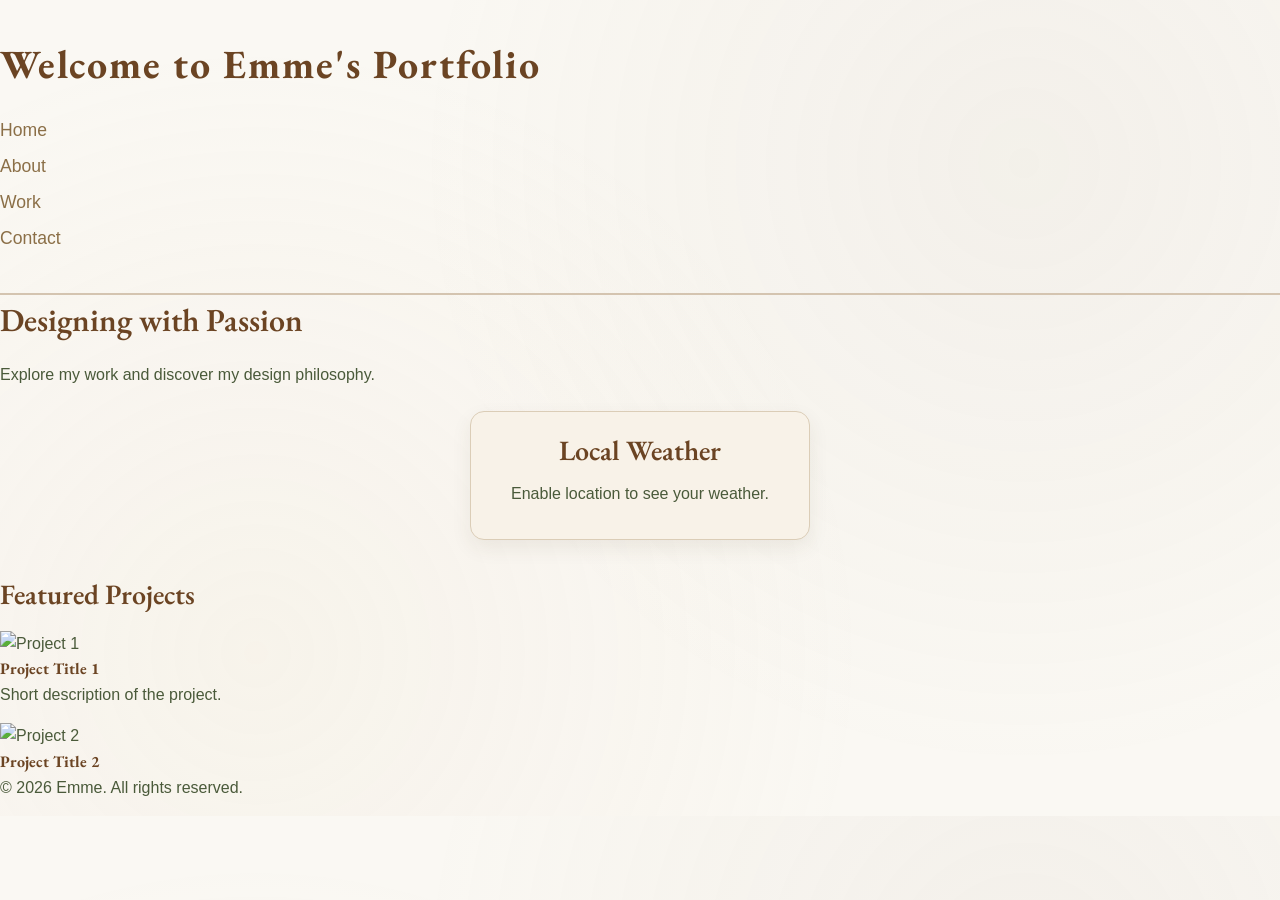
==== index.html @ 27a03e3b "Initial commit of Emme's portfolio website, including HTML, CSS, and JavaScript files, along with RE" ====
<!DOCTYPE html>
<html lang="en">
<head>
  <meta charset="UTF-8" />
  <meta name="viewport" content="width=device-width, initial-scale=1.0" />
  <title>Emme's Portfolio</title>
  <link rel="stylesheet" href="css/reset.css" />
  <link rel="stylesheet" href="css/typography.css" />
  <link rel="stylesheet" href="css/layout.css" />
  <link rel="stylesheet" href="css/styles.css" />

  <style>
    .weather-card {
      max-width: 340px;
      margin: 1.5rem auto 2rem;
      padding: 1rem 1.25rem;
      border: 1px solid #dbcdb7;
      border-radius: 14px;
      background: #f8f2e8; /* paper tone */
      box-shadow: 0 8px 20px rgba(80, 62, 36, 0.08);
      text-align: center;
    }
    .weather-title { margin-bottom: .5rem; color: #6b4423; }
    .weather-emoji { font-size: 2rem; line-height: 1; }
    .weather-temp { font-size: 2rem; color: #6b4423; font-weight: 600; }
    .weather-desc { color: #7a6144; }
    .weather-meta { font-size: .95rem; color: #8b6f47; margin-top: .4rem; }
  </style>
</head>
<body>
  <header>
    <h1>Welcome to Emme's Portfolio</h1>
    <nav>
      <ul>
        <li><a href="index.html">Home</a></li>
        <li><a href="about.html">About</a></li>
        <li><a href="work.html">Work</a></li>
        <li><a href="contact.html">Contact</a></li>
      </ul>
    </nav>
  </header>

  <main>
    <section class="hero">
      <h2>Designing with Passion</h2>
      <p>Explore my work and discover my design philosophy.</p>
    </section>

    <section class="weather-card" id="weatherCard" aria-live="polite">
      <h3 class="weather-title">Local Weather</h3>
      <p id="weatherStatus">Finding your garden skies…</p>
    </section>

    <section class="portfolio-preview">
      <h3>Featured Projects</h3>
      <div class="project">
        <img src="assets/project1.jpg" alt="Project 1" />
        <h4>Project Title 1</h4>
        <p>Short description of the project.</p>
      </div>
      <div class="project">
        <img src="assets/project2.jpg" alt="Project 2" />
        <h4>Project Title 2</h4>
      </div>
      <div class="project"></div>
    </section>
  </main>

  <footer>
    <p>&copy; 2026 Emme. All rights reserved.</p>
  </footer>

  <script>
    (function () {
      const statusEl = document.getElementById("weatherStatus");

      function weatherCodeToUi(code) {
        if (code === 0) return ["☀️", "Clear"];
        if ([1, 2, 3].includes(code)) return ["⛅️", "Partly cloudy"];
        if ([45, 48].includes(code)) return ["🌫️", "Fog"];
        if ([51, 53, 55, 56, 57].includes(code)) return ["🌦️", "Drizzle"];
        if ([61, 63, 65, 66, 67, 80, 81, 82].includes(code)) return ["🌧️", "Rain"];
        if ([71, 73, 75, 77, 85, 86].includes(code)) return ["❄️", "Snow"];
        if ([95, 96, 99].includes(code)) return ["⛈️", "Thunderstorm"];
        return ["🌤️", "Weather"];
      }

      function showError(msg) {
        statusEl.textContent = msg;
      }

      if (!navigator.geolocation) {
        showError("Geolocation is not supported in this browser.");
        return;
      }

      const loadingGuard = setTimeout(() => {
        showError("Enable location to see your weather.");
      }, 12000);

      navigator.geolocation.getCurrentPosition(
        async (pos) => {
          try {
            const lat = pos.coords.latitude;
            const lon = pos.coords.longitude;

            const url =
              `https://api.open-meteo.com/v1/forecast?latitude=${lat}&longitude=${lon}` +
              `&current=temperature_2m,weather_code&temperature_unit=fahrenheit`;

            const res = await fetch(url);
            if (!res.ok) throw new Error("Weather request failed");
            const data = await res.json();

            const temp = Math.round(data.current.temperature_2m);
            const code = data.current.weather_code;
            const [emoji, label] = weatherCodeToUi(code);

            clearTimeout(loadingGuard);
            statusEl.innerHTML = `
              <div class="weather-emoji">${emoji}</div>
              <div class="weather-temp">${temp}&deg;F</div>
              <div class="weather-desc">${label}</div>
              <div class="weather-meta">Based on your current location</div>
            `;
          } catch {
            clearTimeout(loadingGuard);
            showError("Could not load weather right now.");
          }
        },
        (error) => {
          clearTimeout(loadingGuard);
          if (error.code === error.PERMISSION_DENIED) {
            showError("Enable location to see your weather.");
          } else if (error.code === error.TIMEOUT) {
            showError("Location timed out. Please try again.");
          } else {
            showError("Could not access your location right now.");
          }
        },
        { enableHighAccuracy: false, timeout: 10000, maximumAge: 300000 }
      );
    })();
  </script>

  <script src="js/main.js"></script>
</body>
</html>
---- css/typography.css ----
@import url('https://fonts.googleapis.com/css2?family=EB+Garamond:wght@400;600;700&display=swap');

body {
    font-family: 'EB Garamond', serif;
    line-height: 1.8;
    color: #4a5a3a;
    background-color: #faf8f3;
}

h1, h2, h3, h4, h5, h6 {
    font-family: 'EB Garamond', serif;
    margin: 0;
    padding: 0;
    color: #6b4423;
}

h1 {
    font-size: 2.5em;
    margin-bottom: 0.5em;
    font-weight: 700;
    letter-spacing: 0.05em;
}

h2 {
    font-size: 2em;
    margin-bottom: 0.5em;
    font-weight: 600;
}

h3 {
    font-size: 1.75em;
    margin-bottom: 0.5em;
    font-weight: 600;
}

p {
    font-size: 1em;
    margin-bottom: 1em;
}

a {
    color: #8b6f47;
    text-decoration: none;
    transition: color 0.3s ease;
}

a:hover {
    color: #c9a876;
    text-decoration: underline;
}

ul {
    list-style-type: none;
    padding: 0;
}

li {
    margin-bottom: 0.5em;
}
---- css/layout.css ----
html
/* Layout styles for Emme's portfolio website */

body {
    margin: 0;
    font-family: 'Arial', sans-serif;
    line-height: 1.6;
}

.container {
    width: 90%;
    max-width: 1200px;
    margin: 0 auto;
}

.header, .footer {
    background-color: #f8f8f8;
    padding: 20px 0;
    text-align: center;
}

.header h1 {
    font-size: 2.5em;
    margin: 0;
}

.nav {
    display: flex;
    justify-content: center;
    list-style: none;
    padding: 0;
}

.nav li {
    margin: 0 15px;
}

.nav a {
    text-decoration: none;
    color: #333;
    font-weight: bold;
}

.main-content {
    display: flex;
    flex-direction: column;
    align-items: center;
    padding: 20px 0;
}

.portfolio-item {
    margin: 20px 0;
    text-align: center;
}

.portfolio-item img {
    max-width: 100%;
    height: auto;
}

.contact-form {
    display: flex;
    flex-direction: column;
    max-width: 400px;
    margin: 20px auto;
}

.contact-form input, .contact-form textarea {
    margin: 10px 0;
    padding: 10px;
    border: 1px solid #ccc;
    border-radius: 5px;
}

.contact-form button {
    padding: 10px;
    background-color: #333;
    color: #fff;
    border: none;
    border-radius: 5px;
    cursor: pointer;
}

.contact-form button:hover {
    background-color: #555;
}

@media (min-width: 768px) {
    .main-content {
        flex-direction: row;
        flex-wrap: wrap;
        justify-content: space-between;
    }

    .portfolio-item {
        width: calc(33.333% - 40px);
        margin: 20px;
    }
}
---- css/styles.css ----
body {
    background-color: #faf8f3;
    background-image: 
        radial-gradient(circle at 20% 80%, rgba(226, 198, 163, 0.1) 0%, transparent 50%),
        radial-gradient(circle at 80% 20%, rgba(168, 149, 123, 0.08) 0%, transparent 50%);
}

header {
    border-bottom: 2px solid #d4c4b0;
    padding: 2em 0;
}

nav a {
    margin-right: 2em;
    font-size: 1.1em;
}

.garden-accent {
    color: #9b7653;
    font-style: italic;
}
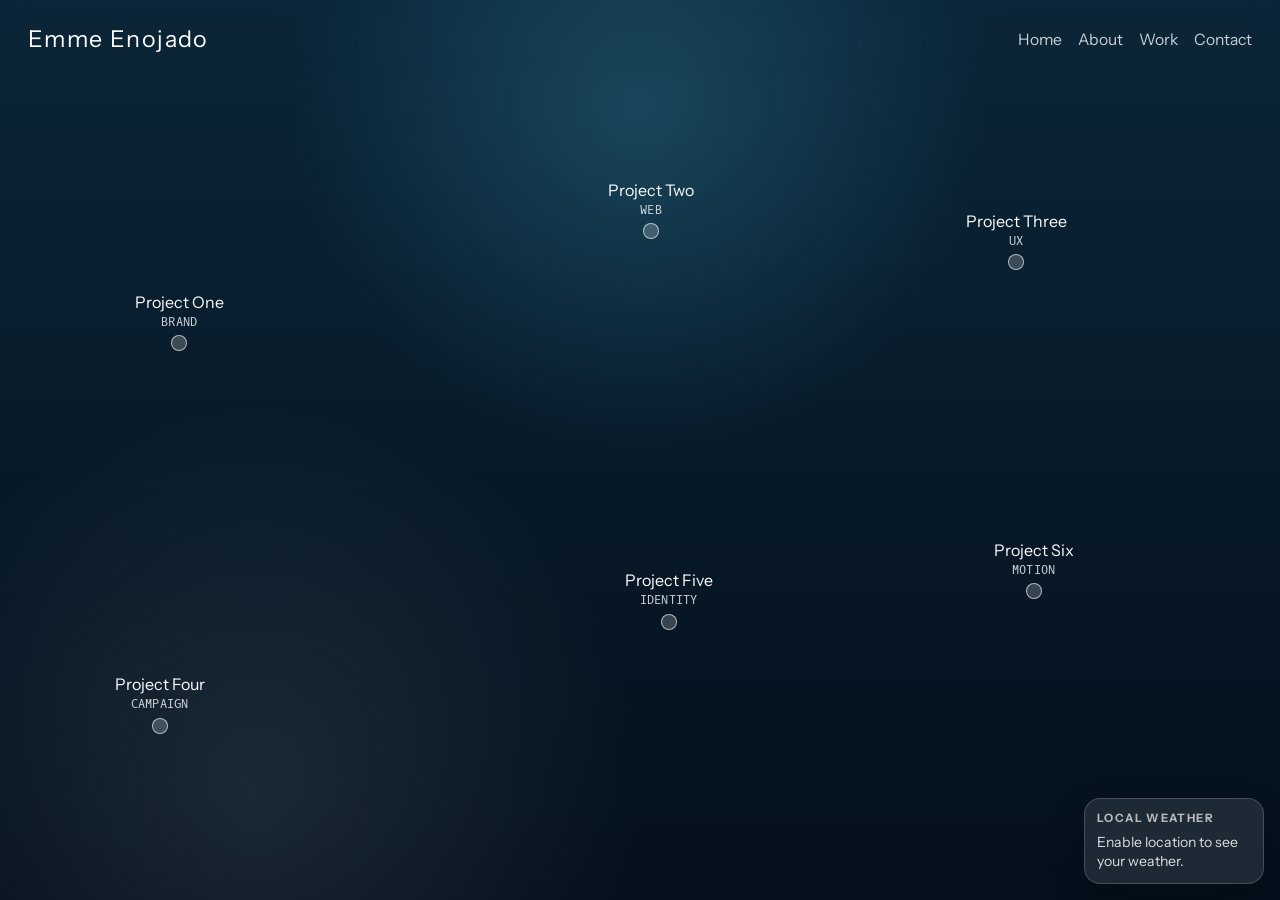
==== commit 5dd03d30: "refactor into separate files and it works" ====
--- a/index.html
+++ b/index.html
@@ -3,34 +3,349 @@
 <head>
   <meta charset="UTF-8" />
   <meta name="viewport" content="width=device-width, initial-scale=1.0" />
-  <title>Emme's Portfolio</title>
-  <link rel="stylesheet" href="css/reset.css" />
-  <link rel="stylesheet" href="css/typography.css" />
-  <link rel="stylesheet" href="css/layout.css" />
-  <link rel="stylesheet" href="css/styles.css" />
+  <title>Emme Enojado</title>
+  <link rel="preconnect" href="https://fonts.googleapis.com" />
+  <link
+    href="https://fonts.googleapis.com/css2?family=Instrument+Sans:wght@400;500&family=Oxygen+Mono&display=swap"
+    rel="stylesheet"
+  />
 
   <style>
+    :root {
+      --bg-1: #0b2638;
+      --bg-2: #071827;
+      --bg-3: #04101c;
+      --line: rgba(255, 255, 255, 0.18);
+      --mist: rgba(255, 255, 255, 0.78);
+      --card: rgba(255, 255, 255, 0.1);
+      --card-strong: rgba(255, 255, 255, 0.16);
+      --font-main: "Instrument Sans", sans-serif;
+      --font-accent: "Oxygen Mono", monospace;
+    }
+
+    * { box-sizing: border-box; }
+
+    html, body { margin: 0; }
+
+    body {
+      min-height: 100vh;
+      overflow: hidden;
+      color: var(--mist);
+      font-family: var(--font-main); /* changed from EB Garamond */
+      background:
+        radial-gradient(circle at 50% 12%, rgba(58, 150, 185, 0.3), transparent 34%),
+        radial-gradient(circle at 20% 88%, rgba(181, 205, 210, 0.12), transparent 30%),
+        linear-gradient(180deg, var(--bg-1) 0%, var(--bg-2) 58%, var(--bg-3) 100%);
+    }
+
+    header {
+      position: fixed;
+      top: 0;
+      left: 0;
+      right: 0;
+      z-index: 20;
+      display: flex;
+      align-items: center;
+      justify-content: space-between;
+      padding: 24px 28px;
+      backdrop-filter: blur(12px);
+    }
+
+    header h1 {
+      margin: 0;
+      color: #fff;
+      font-size: 1.45rem;
+      font-weight: 400;
+      letter-spacing: 0.06em;
+    }
+
+    header nav ul {
+      margin: 0;
+      padding: 0;
+      list-style: none;
+      display: flex;
+      gap: 16px;
+    }
+
+    header nav a {
+      color: rgba(255, 255, 255, 0.78);
+      text-decoration: none;
+      font-size: 0.98rem;
+    }
+
+    header nav a:hover { color: #fff; }
+
+    main#projectCanvas {
+      position: relative;
+      width: 100vw;
+      height: 100vh;
+      padding-top: 74px;
+      isolation: isolate;
+    }
+
+    .node {
+      position: absolute;
+      left: var(--x);
+      top: var(--y);
+      transform: translate(-50%, -50%);
+      z-index: 2;
+    }
+
+    .node-label {
+      position: absolute;
+      left: 50%;
+      bottom: 24px;
+      transform: translateX(-50%) translateY(0);
+      text-align: center;
+      pointer-events: none;
+      white-space: nowrap;
+      z-index: 1;
+      opacity: 1;
+      transition: opacity 220ms ease, transform 220ms ease;
+    }
+
+    .node-label-title {
+      margin: 0;
+      font-family: var(--font-main);
+      font-size: 16px;
+      line-height: 1.2;
+      color: #fff;
+    }
+
+    .node-label-tags {
+      margin: 3px 0 0;
+      font-family: var(--font-accent); /* Oxygen Mono */
+      font-size: 12px;
+      line-height: 1.2;
+      letter-spacing: 0.02em;
+      text-transform: uppercase; /* added */
+      color: rgba(255, 255, 255, 0.78);
+    }
+
+    .node-btn {
+      position: relative;
+      width: 16px;
+      height: 16px;
+      border: 1px solid rgba(255, 255, 255, 0.62);
+      border-radius: 999px;
+      background: rgba(255, 255, 255, 0.2);
+      cursor: pointer;
+      animation: float var(--dur, 6.8s) ease-in-out infinite;
+      animation-delay: var(--delay, 0s);
+      transition: transform 180ms ease, box-shadow 180ms ease, background 180ms ease;
+    }
+
+    .node-btn:hover,
+    .node-btn:focus-visible {
+      transform: scale(1.12);
+      background: rgba(255, 255, 255, 0.34);
+      box-shadow: 0 0 0 6px rgba(255, 255, 255, 0.12);
+      outline: none;
+    }
+
+    .node-card {
+      position: absolute;
+      left: 50%;
+      bottom: calc(100% + 8px); /* card sits ~8px above node */
+      transform: translateX(-50%) translateY(8px);
+      width: 500px;
+      height: 400px;
+      border: 1px solid rgba(255, 255, 255, 0.75);
+      border-radius: 8px;
+      background: #0b1228;
+      overflow: hidden;
+      opacity: 0;
+      pointer-events: none;
+      transition: opacity 220ms ease, transform 220ms ease; /* keep existing timing */
+      white-space: normal;
+      box-shadow: 0 20px 40px rgba(0, 0, 0, 0.28);
+    }
+
+    .node-card-media {
+      width: 100%;
+      height: 269px;
+      background: linear-gradient(180deg, #121a36 0%, #121a33 100%);
+    }
+
+    .node-card-content {
+      padding: 24px;
+      background: rgba(3, 10, 30, 0.95);
+    }
+
+    .node-card-header {
+      display: flex;
+      align-items: center;
+      justify-content: space-between;
+      gap: 12px;
+      margin-bottom: 16px; /* 16px above description */
+    }
+
+    .node-card .name {
+      margin: 0;
+      font-family: var(--font-main); /* Instrument Sans */
+      font-size: 24px;
+      font-weight: 400;
+      line-height: 1.2;
+      color: #fff;
+    }
+
+    .node-card .desc {
+      margin: 0;
+      font-family: var(--font-main); /* Instrument Sans */
+      font-size: 16px;
+      font-weight: 400;
+      line-height: 1.2; /* 120% */
+      color: rgba(255, 255, 255, 0.92);
+      max-width: 520px;
+    }
+
+    .node-card .tag-pill {
+      margin: 0;
+      padding: 8px 12px; /* 8px vertical, 12px horizontal */
+      border: 1px solid rgba(255, 255, 255, 0.5);
+      border-radius: 16px;
+      font-family: var(--font-accent); /* Oxygen Mono */
+      font-size: 12px;
+      font-weight: 400;
+      line-height: 1;
+      letter-spacing: 0.08em;
+      text-transform: uppercase;
+      color: rgba(255, 255, 255, 0.95);
+      white-space: nowrap;
+    }
+
+    /* show hover card smoothly */
+    .node:hover .node-card,
+    .node:focus-within .node-card {
+      opacity: 1;
+      transform: translateX(-50%) translateY(0);
+    }
+
+    /* hide default title/tags while hovering/focusing node */
+    .node:hover .node-label,
+    .node:focus-within .node-label {
+      opacity: 0;
+      transform: translateX(-50%) translateY(-6px);
+    }
+
     .weather-card {
-      max-width: 340px;
-      margin: 1.5rem auto 2rem;
-      padding: 1rem 1.25rem;
-      border: 1px solid #dbcdb7;
-      border-radius: 14px;
-      background: #f8f2e8; /* paper tone */
-      box-shadow: 0 8px 20px rgba(80, 62, 36, 0.08);
-      text-align: center;
-    }
-    .weather-title { margin-bottom: .5rem; color: #6b4423; }
-    .weather-emoji { font-size: 2rem; line-height: 1; }
-    .weather-temp { font-size: 2rem; color: #6b4423; font-weight: 600; }
-    .weather-desc { color: #7a6144; }
-    .weather-meta { font-size: .95rem; color: #8b6f47; margin-top: .4rem; }
+      position: fixed;
+      right: 16px;
+      bottom: 16px;
+      z-index: 25;
+      width: 180px;
+      padding: 12px 12px;
+      border: 1px solid var(--line);
+      border-radius: 16px;
+      background: var(--card);
+      backdrop-filter: blur(12px);
+      box-shadow: 0 14px 34px rgba(0, 0, 0, 0.28);
+    }
+
+    .weather-title {
+      margin: 0 0 8px;
+      font-size: 0.72rem;
+      letter-spacing: 0.12em;
+      text-transform: uppercase;
+      color: rgba(255, 255, 255, 0.68);
+    }
+
+    #weatherStatus {
+      margin: 0;
+      font-size: 0.88rem;
+      color: rgba(255, 255, 255, 0.84);
+      line-height: 1.35;
+    }
+
+    .weather-emoji { font-size: 1.2rem; }
+    .weather-temp { font-size: 1.2rem; color: #fff; display: inline; }
+    .weather-desc, .weather-meta { font-size: 0.82rem; color: rgba(255,255,255,.76); }
+
+    .modal {
+      position: fixed;
+      inset: 0;
+      z-index: 30;
+      display: grid;
+      place-items: center;
+      background: rgba(0, 0, 0, 0.46);
+      opacity: 0;
+      pointer-events: none;
+      transition: opacity 180ms ease;
+    }
+
+    .modal.open {
+      opacity: 1;
+      pointer-events: auto;
+    }
+
+    .modal-panel {
+      width: min(560px, calc(100vw - 28px));
+      border: 1px solid var(--line);
+      border-radius: 18px;
+      background: rgba(11, 29, 42, 0.94);
+      backdrop-filter: blur(10px);
+      padding: 20px 20px 18px;
+    }
+
+    .modal-top {
+      display: flex;
+      justify-content: space-between;
+      gap: 12px;
+      align-items: flex-start;
+      margin-bottom: 12px;
+    }
+
+    .modal-title {
+      margin: 0;
+      color: #fff;
+      font-size: 1.6rem;
+      font-weight: 400;
+      line-height: 1.1;
+    }
+
+    .modal-tag {
+      margin: 6px 0 0;
+      font-family: var(--font-accent); /* Oxygen Mono */
+      font-size: 12px; /* changed from 0.85rem */
+      line-height: 1;
+      text-transform: uppercase;
+      letter-spacing: 0.08em;
+      color: rgba(255, 255, 255, 0.72);
+    }
+
+    .modal-close {
+      border: 1px solid var(--line);
+      background: transparent;
+      color: #fff;
+      border-radius: 10px;
+      padding: 6px 10px;
+      cursor: pointer;
+      font: inherit;
+    }
+
+    .modal-desc {
+      margin: 0;
+      color: rgba(255, 255, 255, 0.86);
+      font-size: 1.02rem;
+      line-height: 1.5;
+    }
+
+    @keyframes float {
+      0%, 100% { transform: translateY(-2px); }
+      50% { transform: translateY(6px); }
+    }
+
+    @media (max-width: 720px) {
+      header { padding: 16px 14px; }
+      header nav { display: none; }
+      .weather-card { width: 160px; right: 10px; bottom: 10px; }
+    }
   </style>
 </head>
 <body>
   <header>
-    <h1>Welcome to Emme's Portfolio</h1>
-    <nav>
+    <h1>Emme Enojado</h1>
+    <nav aria-label="Main navigation">
       <ul>
         <li><a href="index.html">Home</a></li>
         <li><a href="about.html">About</a></li>
@@ -40,38 +355,142 @@
     </nav>
   </header>
 
-  <main>
-    <section class="hero">
-      <h2>Designing with Passion</h2>
-      <p>Explore my work and discover my design philosophy.</p>
-    </section>
-
-    <section class="weather-card" id="weatherCard" aria-live="polite">
-      <h3 class="weather-title">Local Weather</h3>
-      <p id="weatherStatus">Finding your garden skies…</p>
-    </section>
-
-    <section class="portfolio-preview">
-      <h3>Featured Projects</h3>
-      <div class="project">
-        <img src="assets/project1.jpg" alt="Project 1" />
-        <h4>Project Title 1</h4>
-        <p>Short description of the project.</p>
+  <main id="projectCanvas" aria-label="Interactive project map"></main>
+
+  <section class="weather-card" id="weatherCard" aria-live="polite">
+    <h2 class="weather-title">Local Weather</h2>
+    <p id="weatherStatus">Finding your garden skies…</p>
+  </section>
+
+  <section class="modal" id="projectModal" aria-hidden="true">
+    <article class="modal-panel" role="dialog" aria-modal="true" aria-labelledby="modalTitle">
+      <div class="modal-top">
+        <div>
+          <h2 class="modal-title" id="modalTitle">Project</h2>
+          <p class="modal-tag" id="modalTag">Tag</p>
+        </div>
+        <button class="modal-close" id="modalClose" type="button" aria-label="Close project details">Close</button>
       </div>
-      <div class="project">
-        <img src="assets/project2.jpg" alt="Project 2" />
-        <h4>Project Title 2</h4>
-      </div>
-      <div class="project"></div>
-    </section>
-  </main>
-
-  <footer>
-    <p>&copy; 2026 Emme. All rights reserved.</p>
-  </footer>
+      <p class="modal-desc" id="modalDesc">
+        Placeholder description.
+      </p>
+    </article>
+  </section>
 
   <script>
     (function () {
+      const projects = [
+        { name: "Project One", tags: ["Brand"], desc: "Placeholder description for Project One. Add your final copy later." },
+        { name: "Project Two", tags: ["Web"], desc: "Placeholder description for Project Two. Add your final copy later." },
+        { name: "Project Three", tags: ["UX"], desc: "Placeholder description for Project Three. Add your final copy later." },
+        { name: "Project Four", tags: ["Campaign"], desc: "Placeholder description for Project Four. Add your final copy later." },
+        { name: "Project Five", tags: ["Identity"], desc: "Placeholder description for Project Five. Add your final copy later." },
+        { name: "Project Six", tags: ["Motion"], desc: "Placeholder description for Project Six. Add your final copy later." }
+      ];
+
+      const canvas = document.getElementById("projectCanvas");
+      const modal = document.getElementById("projectModal");
+      const modalTitle = document.getElementById("modalTitle");
+      const modalTag = document.getElementById("modalTag");
+      const modalDesc = document.getElementById("modalDesc");
+      const modalClose = document.getElementById("modalClose");
+
+      function clamp(val, min, max) {
+        return Math.max(min, Math.min(max, val));
+      }
+
+      function toTagsText(tags) {
+        if (Array.isArray(tags)) return tags.join(" • ");
+        return String(tags || "");
+      }
+
+      function buildPositions() {
+        const cols = 3;
+        const rows = 2;
+        return projects.map((_, i) => {
+          const col = i % cols;
+          const row = Math.floor(i / cols);
+          const cellW = 100 / cols;
+          const cellH = 82 / rows; // keep below header
+          const jitterX = (Math.random() * 14) - 7;
+          const jitterY = (Math.random() * 18) - 9;
+          const x = clamp((col + 0.5) * cellW + jitterX, 8, 92);
+          const y = clamp((row + 0.5) * cellH + 11 + jitterY, 20, 88);
+          return { x, y };
+        });
+      }
+
+      function openModal(project) {
+        modalTitle.textContent = project.name;
+        modalTag.textContent = toTagsText(project.tags);
+        modalDesc.textContent = project.desc;
+        modal.classList.add("open");
+        modal.setAttribute("aria-hidden", "false");
+      }
+
+      function closeModal() {
+        modal.classList.remove("open");
+        modal.setAttribute("aria-hidden", "true");
+      }
+
+      function renderNodes() {
+        canvas.innerHTML = "";
+        const positions = buildPositions();
+
+        projects.forEach((project, i) => {
+          const wrap = document.createElement("div");
+          wrap.className = "node";
+          wrap.style.setProperty("--x", positions[i].x + "%");
+          wrap.style.setProperty("--y", positions[i].y + "%");
+          wrap.style.setProperty("--delay", (-i * 0.42) + "s");
+          wrap.style.setProperty("--dur", (6 + (i % 3) * 1.1) + "s");
+
+          const tagsText = toTagsText(project.tags);
+
+          const label = document.createElement("div");
+          label.className = "node-label";
+          label.innerHTML = `
+            <p class="node-label-title">${project.name}</p>
+            <p class="node-label-tags">${tagsText}</p>
+          `;
+
+          const btn = document.createElement("button");
+          btn.className = "node-btn";
+          btn.type = "button";
+          btn.setAttribute("aria-label", `${project.name} (${tagsText})`);
+          btn.addEventListener("click", () => openModal(project));
+
+          const card = document.createElement("div");
+          card.className = "node-card";
+          card.innerHTML = `
+            <div class="node-card-media" aria-hidden="true"></div>
+            <div class="node-card-content">
+              <div class="node-card-header">
+                <p class="name">${project.name}</p>
+                <p class="tag-pill">${tagsText}</p>
+              </div>
+              <p class="desc">${project.desc}</p>
+            </div>
+          `;
+
+          wrap.appendChild(label);
+          wrap.appendChild(btn);
+          wrap.appendChild(card);
+          canvas.appendChild(wrap);
+        });
+      }
+
+      modalClose.addEventListener("click", closeModal);
+      modal.addEventListener("click", (e) => {
+        if (e.target === modal) closeModal();
+      });
+      document.addEventListener("keydown", (e) => {
+        if (e.key === "Escape") closeModal();
+      });
+
+      renderNodes();
+
+      // Weather widget (kept from your existing site)
       const statusEl = document.getElementById("weatherStatus");
 
       function weatherCodeToUi(code) {
@@ -103,11 +522,9 @@
           try {
             const lat = pos.coords.latitude;
             const lon = pos.coords.longitude;
-
             const url =
               `https://api.open-meteo.com/v1/forecast?latitude=${lat}&longitude=${lon}` +
               `&current=temperature_2m,weather_code&temperature_unit=fahrenheit`;
-
             const res = await fetch(url);
             if (!res.ok) throw new Error("Weather request failed");
             const data = await res.json();
@@ -118,10 +535,10 @@
 
             clearTimeout(loadingGuard);
             statusEl.innerHTML = `
-              <div class="weather-emoji">${emoji}</div>
-              <div class="weather-temp">${temp}&deg;F</div>
+              <span class="weather-emoji">${emoji}</span>
+              <span class="weather-temp"> ${temp}&deg;F</span>
               <div class="weather-desc">${label}</div>
-              <div class="weather-meta">Based on your current location</div>
+              <div class="weather-meta">Current location</div>
             `;
           } catch {
             clearTimeout(loadingGuard);
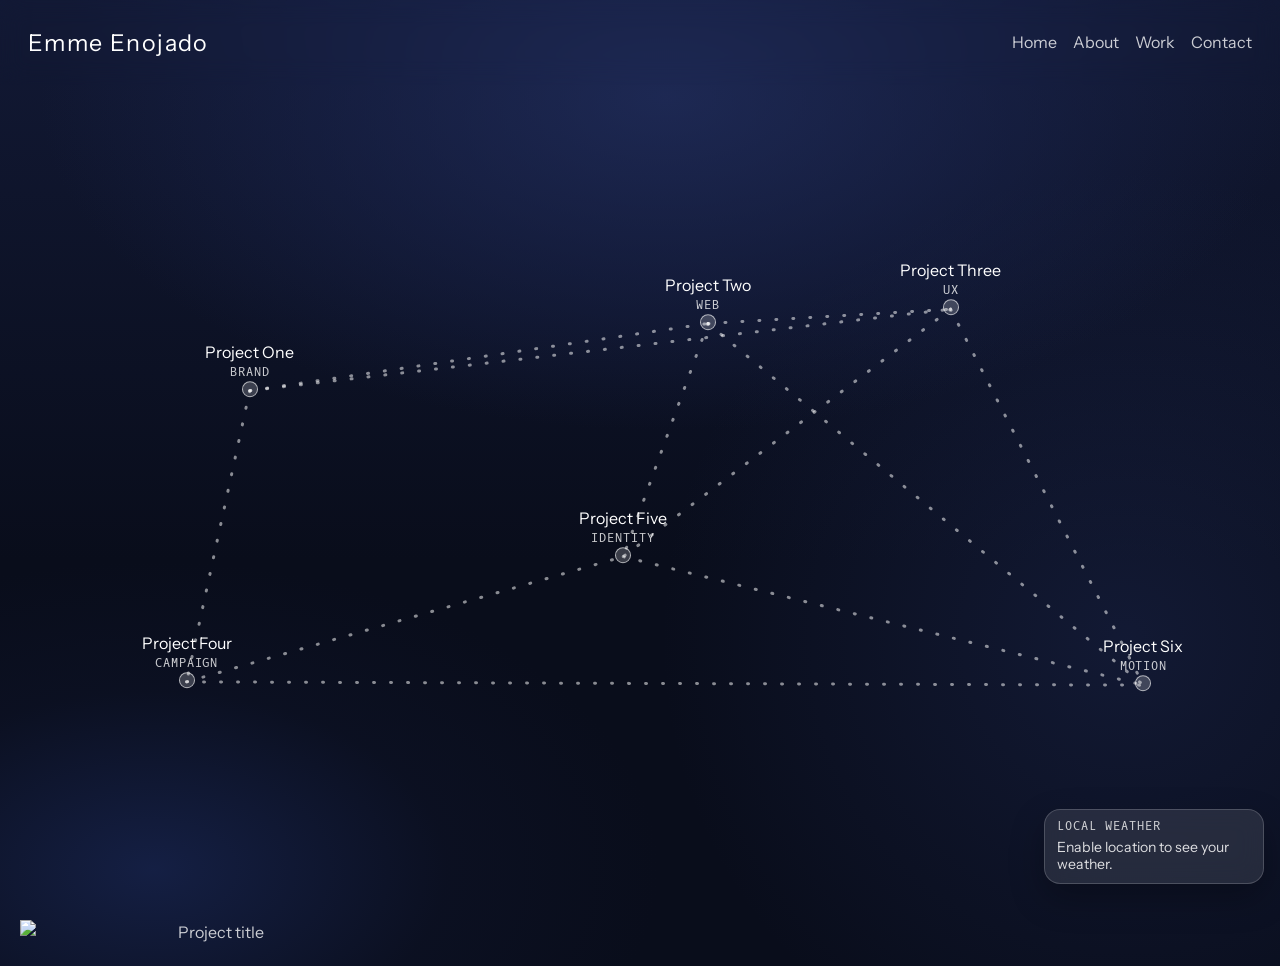
==== commit 4985946a: "Added a layered radial gradient background in deep midnight navy with atmospheric blue glows. Introd" ====
--- a/index.html
+++ b/index.html
@@ -4,343 +4,14 @@
   <meta charset="UTF-8" />
   <meta name="viewport" content="width=device-width, initial-scale=1.0" />
   <title>Emme Enojado</title>
+
   <link rel="preconnect" href="https://fonts.googleapis.com" />
   <link
     href="https://fonts.googleapis.com/css2?family=Instrument+Sans:wght@400;500&family=Oxygen+Mono&display=swap"
     rel="stylesheet"
   />
 
-  <style>
-    :root {
-      --bg-1: #0b2638;
-      --bg-2: #071827;
-      --bg-3: #04101c;
-      --line: rgba(255, 255, 255, 0.18);
-      --mist: rgba(255, 255, 255, 0.78);
-      --card: rgba(255, 255, 255, 0.1);
-      --card-strong: rgba(255, 255, 255, 0.16);
-      --font-main: "Instrument Sans", sans-serif;
-      --font-accent: "Oxygen Mono", monospace;
-    }
-
-    * { box-sizing: border-box; }
-
-    html, body { margin: 0; }
-
-    body {
-      min-height: 100vh;
-      overflow: hidden;
-      color: var(--mist);
-      font-family: var(--font-main); /* changed from EB Garamond */
-      background:
-        radial-gradient(circle at 50% 12%, rgba(58, 150, 185, 0.3), transparent 34%),
-        radial-gradient(circle at 20% 88%, rgba(181, 205, 210, 0.12), transparent 30%),
-        linear-gradient(180deg, var(--bg-1) 0%, var(--bg-2) 58%, var(--bg-3) 100%);
-    }
-
-    header {
-      position: fixed;
-      top: 0;
-      left: 0;
-      right: 0;
-      z-index: 20;
-      display: flex;
-      align-items: center;
-      justify-content: space-between;
-      padding: 24px 28px;
-      backdrop-filter: blur(12px);
-    }
-
-    header h1 {
-      margin: 0;
-      color: #fff;
-      font-size: 1.45rem;
-      font-weight: 400;
-      letter-spacing: 0.06em;
-    }
-
-    header nav ul {
-      margin: 0;
-      padding: 0;
-      list-style: none;
-      display: flex;
-      gap: 16px;
-    }
-
-    header nav a {
-      color: rgba(255, 255, 255, 0.78);
-      text-decoration: none;
-      font-size: 0.98rem;
-    }
-
-    header nav a:hover { color: #fff; }
-
-    main#projectCanvas {
-      position: relative;
-      width: 100vw;
-      height: 100vh;
-      padding-top: 74px;
-      isolation: isolate;
-    }
-
-    .node {
-      position: absolute;
-      left: var(--x);
-      top: var(--y);
-      transform: translate(-50%, -50%);
-      z-index: 2;
-    }
-
-    .node-label {
-      position: absolute;
-      left: 50%;
-      bottom: 24px;
-      transform: translateX(-50%) translateY(0);
-      text-align: center;
-      pointer-events: none;
-      white-space: nowrap;
-      z-index: 1;
-      opacity: 1;
-      transition: opacity 220ms ease, transform 220ms ease;
-    }
-
-    .node-label-title {
-      margin: 0;
-      font-family: var(--font-main);
-      font-size: 16px;
-      line-height: 1.2;
-      color: #fff;
-    }
-
-    .node-label-tags {
-      margin: 3px 0 0;
-      font-family: var(--font-accent); /* Oxygen Mono */
-      font-size: 12px;
-      line-height: 1.2;
-      letter-spacing: 0.02em;
-      text-transform: uppercase; /* added */
-      color: rgba(255, 255, 255, 0.78);
-    }
-
-    .node-btn {
-      position: relative;
-      width: 16px;
-      height: 16px;
-      border: 1px solid rgba(255, 255, 255, 0.62);
-      border-radius: 999px;
-      background: rgba(255, 255, 255, 0.2);
-      cursor: pointer;
-      animation: float var(--dur, 6.8s) ease-in-out infinite;
-      animation-delay: var(--delay, 0s);
-      transition: transform 180ms ease, box-shadow 180ms ease, background 180ms ease;
-    }
-
-    .node-btn:hover,
-    .node-btn:focus-visible {
-      transform: scale(1.12);
-      background: rgba(255, 255, 255, 0.34);
-      box-shadow: 0 0 0 6px rgba(255, 255, 255, 0.12);
-      outline: none;
-    }
-
-    .node-card {
-      position: absolute;
-      left: 50%;
-      bottom: calc(100% + 8px); /* card sits ~8px above node */
-      transform: translateX(-50%) translateY(8px);
-      width: 500px;
-      height: 400px;
-      border: 1px solid rgba(255, 255, 255, 0.75);
-      border-radius: 8px;
-      background: #0b1228;
-      overflow: hidden;
-      opacity: 0;
-      pointer-events: none;
-      transition: opacity 220ms ease, transform 220ms ease; /* keep existing timing */
-      white-space: normal;
-      box-shadow: 0 20px 40px rgba(0, 0, 0, 0.28);
-    }
-
-    .node-card-media {
-      width: 100%;
-      height: 269px;
-      background: linear-gradient(180deg, #121a36 0%, #121a33 100%);
-    }
-
-    .node-card-content {
-      padding: 24px;
-      background: rgba(3, 10, 30, 0.95);
-    }
-
-    .node-card-header {
-      display: flex;
-      align-items: center;
-      justify-content: space-between;
-      gap: 12px;
-      margin-bottom: 16px; /* 16px above description */
-    }
-
-    .node-card .name {
-      margin: 0;
-      font-family: var(--font-main); /* Instrument Sans */
-      font-size: 24px;
-      font-weight: 400;
-      line-height: 1.2;
-      color: #fff;
-    }
-
-    .node-card .desc {
-      margin: 0;
-      font-family: var(--font-main); /* Instrument Sans */
-      font-size: 16px;
-      font-weight: 400;
-      line-height: 1.2; /* 120% */
-      color: rgba(255, 255, 255, 0.92);
-      max-width: 520px;
-    }
-
-    .node-card .tag-pill {
-      margin: 0;
-      padding: 8px 12px; /* 8px vertical, 12px horizontal */
-      border: 1px solid rgba(255, 255, 255, 0.5);
-      border-radius: 16px;
-      font-family: var(--font-accent); /* Oxygen Mono */
-      font-size: 12px;
-      font-weight: 400;
-      line-height: 1;
-      letter-spacing: 0.08em;
-      text-transform: uppercase;
-      color: rgba(255, 255, 255, 0.95);
-      white-space: nowrap;
-    }
-
-    /* show hover card smoothly */
-    .node:hover .node-card,
-    .node:focus-within .node-card {
-      opacity: 1;
-      transform: translateX(-50%) translateY(0);
-    }
-
-    /* hide default title/tags while hovering/focusing node */
-    .node:hover .node-label,
-    .node:focus-within .node-label {
-      opacity: 0;
-      transform: translateX(-50%) translateY(-6px);
-    }
-
-    .weather-card {
-      position: fixed;
-      right: 16px;
-      bottom: 16px;
-      z-index: 25;
-      width: 180px;
-      padding: 12px 12px;
-      border: 1px solid var(--line);
-      border-radius: 16px;
-      background: var(--card);
-      backdrop-filter: blur(12px);
-      box-shadow: 0 14px 34px rgba(0, 0, 0, 0.28);
-    }
-
-    .weather-title {
-      margin: 0 0 8px;
-      font-size: 0.72rem;
-      letter-spacing: 0.12em;
-      text-transform: uppercase;
-      color: rgba(255, 255, 255, 0.68);
-    }
-
-    #weatherStatus {
-      margin: 0;
-      font-size: 0.88rem;
-      color: rgba(255, 255, 255, 0.84);
-      line-height: 1.35;
-    }
-
-    .weather-emoji { font-size: 1.2rem; }
-    .weather-temp { font-size: 1.2rem; color: #fff; display: inline; }
-    .weather-desc, .weather-meta { font-size: 0.82rem; color: rgba(255,255,255,.76); }
-
-    .modal {
-      position: fixed;
-      inset: 0;
-      z-index: 30;
-      display: grid;
-      place-items: center;
-      background: rgba(0, 0, 0, 0.46);
-      opacity: 0;
-      pointer-events: none;
-      transition: opacity 180ms ease;
-    }
-
-    .modal.open {
-      opacity: 1;
-      pointer-events: auto;
-    }
-
-    .modal-panel {
-      width: min(560px, calc(100vw - 28px));
-      border: 1px solid var(--line);
-      border-radius: 18px;
-      background: rgba(11, 29, 42, 0.94);
-      backdrop-filter: blur(10px);
-      padding: 20px 20px 18px;
-    }
-
-    .modal-top {
-      display: flex;
-      justify-content: space-between;
-      gap: 12px;
-      align-items: flex-start;
-      margin-bottom: 12px;
-    }
-
-    .modal-title {
-      margin: 0;
-      color: #fff;
-      font-size: 1.6rem;
-      font-weight: 400;
-      line-height: 1.1;
-    }
-
-    .modal-tag {
-      margin: 6px 0 0;
-      font-family: var(--font-accent); /* Oxygen Mono */
-      font-size: 12px; /* changed from 0.85rem */
-      line-height: 1;
-      text-transform: uppercase;
-      letter-spacing: 0.08em;
-      color: rgba(255, 255, 255, 0.72);
-    }
-
-    .modal-close {
-      border: 1px solid var(--line);
-      background: transparent;
-      color: #fff;
-      border-radius: 10px;
-      padding: 6px 10px;
-      cursor: pointer;
-      font: inherit;
-    }
-
-    .modal-desc {
-      margin: 0;
-      color: rgba(255, 255, 255, 0.86);
-      font-size: 1.02rem;
-      line-height: 1.5;
-    }
-
-    @keyframes float {
-      0%, 100% { transform: translateY(-2px); }
-      50% { transform: translateY(6px); }
-    }
-
-    @media (max-width: 720px) {
-      header { padding: 16px 14px; }
-      header nav { display: none; }
-      .weather-card { width: 160px; right: 10px; bottom: 10px; }
-    }
-  </style>
+  <link rel="stylesheet" href="css/styles.css" />
 </head>
 <body>
   <header>
@@ -355,7 +26,14 @@
     </nav>
   </header>
 
-  <main id="projectCanvas" aria-label="Interactive project map"></main>
+  <main id="projectCanvas" class="field" aria-label="Interactive project map">
+    <svg
+      id="connectionLayer"
+      class="connection-layer"
+      aria-hidden="true"
+      preserveAspectRatio="none"
+    ></svg>
+  </main>
 
   <section class="weather-card" id="weatherCard" aria-live="polite">
     <h2 class="weather-title">Local Weather</h2>
@@ -371,194 +49,18 @@
         </div>
         <button class="modal-close" id="modalClose" type="button" aria-label="Close project details">Close</button>
       </div>
-      <p class="modal-desc" id="modalDesc">
-        Placeholder description.
-      </p>
+      <p class="modal-desc" id="modalDesc">Placeholder description.</p>
     </article>
   </section>
 
-  <script>
-    (function () {
-      const projects = [
-        { name: "Project One", tags: ["Brand"], desc: "Placeholder description for Project One. Add your final copy later." },
-        { name: "Project Two", tags: ["Web"], desc: "Placeholder description for Project Two. Add your final copy later." },
-        { name: "Project Three", tags: ["UX"], desc: "Placeholder description for Project Three. Add your final copy later." },
-        { name: "Project Four", tags: ["Campaign"], desc: "Placeholder description for Project Four. Add your final copy later." },
-        { name: "Project Five", tags: ["Identity"], desc: "Placeholder description for Project Five. Add your final copy later." },
-        { name: "Project Six", tags: ["Motion"], desc: "Placeholder description for Project Six. Add your final copy later." }
-      ];
+  <div class="portfolio-item">
+    <img src="images/project.jpg" alt="Project title">
 
-      const canvas = document.getElementById("projectCanvas");
-      const modal = document.getElementById("projectModal");
-      const modalTitle = document.getElementById("modalTitle");
-      const modalTag = document.getElementById("modalTag");
-      const modalDesc = document.getElementById("modalDesc");
-      const modalClose = document.getElementById("modalClose");
-
-      function clamp(val, min, max) {
-        return Math.max(min, Math.min(max, val));
-      }
-
-      function toTagsText(tags) {
-        if (Array.isArray(tags)) return tags.join(" • ");
-        return String(tags || "");
-      }
-
-      function buildPositions() {
-        const cols = 3;
-        const rows = 2;
-        return projects.map((_, i) => {
-          const col = i % cols;
-          const row = Math.floor(i / cols);
-          const cellW = 100 / cols;
-          const cellH = 82 / rows; // keep below header
-          const jitterX = (Math.random() * 14) - 7;
-          const jitterY = (Math.random() * 18) - 9;
-          const x = clamp((col + 0.5) * cellW + jitterX, 8, 92);
-          const y = clamp((row + 0.5) * cellH + 11 + jitterY, 20, 88);
-          return { x, y };
-        });
-      }
-
-      function openModal(project) {
-        modalTitle.textContent = project.name;
-        modalTag.textContent = toTagsText(project.tags);
-        modalDesc.textContent = project.desc;
-        modal.classList.add("open");
-        modal.setAttribute("aria-hidden", "false");
-      }
-
-      function closeModal() {
-        modal.classList.remove("open");
-        modal.setAttribute("aria-hidden", "true");
-      }
-
-      function renderNodes() {
-        canvas.innerHTML = "";
-        const positions = buildPositions();
-
-        projects.forEach((project, i) => {
-          const wrap = document.createElement("div");
-          wrap.className = "node";
-          wrap.style.setProperty("--x", positions[i].x + "%");
-          wrap.style.setProperty("--y", positions[i].y + "%");
-          wrap.style.setProperty("--delay", (-i * 0.42) + "s");
-          wrap.style.setProperty("--dur", (6 + (i % 3) * 1.1) + "s");
-
-          const tagsText = toTagsText(project.tags);
-
-          const label = document.createElement("div");
-          label.className = "node-label";
-          label.innerHTML = `
-            <p class="node-label-title">${project.name}</p>
-            <p class="node-label-tags">${tagsText}</p>
-          `;
-
-          const btn = document.createElement("button");
-          btn.className = "node-btn";
-          btn.type = "button";
-          btn.setAttribute("aria-label", `${project.name} (${tagsText})`);
-          btn.addEventListener("click", () => openModal(project));
-
-          const card = document.createElement("div");
-          card.className = "node-card";
-          card.innerHTML = `
-            <div class="node-card-media" aria-hidden="true"></div>
-            <div class="node-card-content">
-              <div class="node-card-header">
-                <p class="name">${project.name}</p>
-                <p class="tag-pill">${tagsText}</p>
-              </div>
-              <p class="desc">${project.desc}</p>
-            </div>
-          `;
-
-          wrap.appendChild(label);
-          wrap.appendChild(btn);
-          wrap.appendChild(card);
-          canvas.appendChild(wrap);
-        });
-      }
-
-      modalClose.addEventListener("click", closeModal);
-      modal.addEventListener("click", (e) => {
-        if (e.target === modal) closeModal();
-      });
-      document.addEventListener("keydown", (e) => {
-        if (e.key === "Escape") closeModal();
-      });
-
-      renderNodes();
-
-      // Weather widget (kept from your existing site)
-      const statusEl = document.getElementById("weatherStatus");
-
-      function weatherCodeToUi(code) {
-        if (code === 0) return ["☀️", "Clear"];
-        if ([1, 2, 3].includes(code)) return ["⛅️", "Partly cloudy"];
-        if ([45, 48].includes(code)) return ["🌫️", "Fog"];
-        if ([51, 53, 55, 56, 57].includes(code)) return ["🌦️", "Drizzle"];
-        if ([61, 63, 65, 66, 67, 80, 81, 82].includes(code)) return ["🌧️", "Rain"];
-        if ([71, 73, 75, 77, 85, 86].includes(code)) return ["❄️", "Snow"];
-        if ([95, 96, 99].includes(code)) return ["⛈️", "Thunderstorm"];
-        return ["🌤️", "Weather"];
-      }
-
-      function showError(msg) {
-        statusEl.textContent = msg;
-      }
-
-      if (!navigator.geolocation) {
-        showError("Geolocation is not supported in this browser.");
-        return;
-      }
-
-      const loadingGuard = setTimeout(() => {
-        showError("Enable location to see your weather.");
-      }, 12000);
-
-      navigator.geolocation.getCurrentPosition(
-        async (pos) => {
-          try {
-            const lat = pos.coords.latitude;
-            const lon = pos.coords.longitude;
-            const url =
-              `https://api.open-meteo.com/v1/forecast?latitude=${lat}&longitude=${lon}` +
-              `&current=temperature_2m,weather_code&temperature_unit=fahrenheit`;
-            const res = await fetch(url);
-            if (!res.ok) throw new Error("Weather request failed");
-            const data = await res.json();
-
-            const temp = Math.round(data.current.temperature_2m);
-            const code = data.current.weather_code;
-            const [emoji, label] = weatherCodeToUi(code);
-
-            clearTimeout(loadingGuard);
-            statusEl.innerHTML = `
-              <span class="weather-emoji">${emoji}</span>
-              <span class="weather-temp"> ${temp}&deg;F</span>
-              <div class="weather-desc">${label}</div>
-              <div class="weather-meta">Current location</div>
-            `;
-          } catch {
-            clearTimeout(loadingGuard);
-            showError("Could not load weather right now.");
-          }
-        },
-        (error) => {
-          clearTimeout(loadingGuard);
-          if (error.code === error.PERMISSION_DENIED) {
-            showError("Enable location to see your weather.");
-          } else if (error.code === error.TIMEOUT) {
-            showError("Location timed out. Please try again.");
-          } else {
-            showError("Could not access your location right now.");
-          }
-        },
-        { enableHighAccuracy: false, timeout: 10000, maximumAge: 300000 }
-      );
-    })();
-  </script>
+    <div class="cap">
+      <div class="bn">Project Title</div>
+      <div class="bi">Short project subtitle</div>
+    </div>
+  </div>
 
   <script src="js/main.js"></script>
 </body>
--- a/css/styles.css
+++ b/css/styles.css
@@ -0,0 +1,457 @@
+@import url("layout.css");
+
+/* =========================
+   Reset
+========================= */
+* {
+  margin: 0;
+  padding: 0;
+  box-sizing: border-box;
+}
+
+html,
+body {
+  margin: 0;
+  padding: 0;
+}
+
+img,
+video {
+  display: block;
+  max-width: 100%;
+}
+
+/* =========================
+   Theme + Typography
+========================= */
+:root {
+  --bg-1: #121935; /* lighter midnight navy */
+  --bg-2: #090d1b; /* dark midnight navy */
+  --bg-3: #090d1b; /* dark midnight navy */
+  --line: rgba(255, 255, 255, 0.18);
+  --mist: rgba(255, 255, 255, 0.78);
+  --card: rgba(255, 255, 255, 0.1);
+  --card-strong: rgba(255, 255, 255, 0.16);
+
+  --font-main: "Instrument Sans", sans-serif;
+  --font-accent: "Oxygen Mono", monospace;
+}
+
+body {
+  min-height: 100vh;
+  overflow: hidden;
+  color: var(--mist);
+  font-family: var(--font-main);
+  line-height: 1.6;
+  background:
+    radial-gradient(
+      ellipse 68% 48% at 52% 10%,
+      rgba(34, 47, 96, 0.72) 0%,
+      rgba(28, 39, 83, 0.46) 38%,
+      transparent 72%
+    ),
+    radial-gradient(
+      ellipse 52% 42% at 12% 90%,
+      rgba(31, 48, 105, 0.52) 0%,
+      rgba(18, 25, 53, 0.24) 44%,
+      transparent 76%
+    ),
+    radial-gradient(
+      circle at 88% 66%,
+      rgba(42, 57, 116, 0.28) 0%,
+      transparent 36%
+    ),
+    linear-gradient(180deg, var(--bg-1) 0%, var(--bg-2) 58%, var(--bg-3) 100%);
+}
+
+h1, h2, h3, h4, h5, h6,
+p {
+  margin: 0;
+  font-weight: 400;
+  font-family: var(--font-main);
+}
+
+a {
+  color: inherit;
+  text-decoration: none;
+  transition: color 0.3s ease;
+}
+
+/* =========================
+   Header
+========================= */
+header {
+  position: fixed;
+  top: 0;
+  left: 0;
+  right: 0;
+  z-index: 20;
+  display: flex;
+  align-items: center;
+  justify-content: space-between;
+  padding: 24px 28px;
+  backdrop-filter: blur(12px);
+}
+
+header h1 {
+  color: #fff;
+  font-size: 1.45rem;
+  font-weight: 400;
+  letter-spacing: 0.06em;
+}
+
+header nav ul {
+  list-style: none;
+  display: flex;
+  gap: 16px;
+}
+
+header nav a {
+  color: rgba(255, 255, 255, 0.78);
+}
+
+header nav a:hover {
+  color: #fff;
+}
+
+/* =========================
+   Canvas + Nodes
+========================= */
+main#projectCanvas {
+  position: relative;
+  width: 100vw;
+  height: 100vh;
+  padding-top: 74px;
+  isolation: isolate;
+}
+
+.node {
+  position: absolute;
+  left: var(--x);
+  top: var(--y);
+  transform: translate(-50%, -50%);
+  z-index: 2;
+}
+
+.node-label {
+  position: absolute;
+  left: 50%;
+  bottom: 24px;
+  transform: translateX(-50%) translateY(0);
+  text-align: center;
+  pointer-events: none;
+  white-space: nowrap;
+  z-index: 1;
+  opacity: 1;
+  transition: opacity 220ms ease, transform 220ms ease;
+}
+
+.node-label-title {
+  font-family: var(--font-main);
+  font-size: 16px;
+  line-height: 1.2;
+  color: #fff;
+}
+
+.node-label-tags {
+  margin-top: 3px;
+  font-family: var(--font-accent);
+  font-size: 12px;
+  line-height: 1.2;
+  letter-spacing: 0.08em;
+  text-transform: uppercase;
+  color: rgba(255, 255, 255, 0.78);
+}
+
+.node-btn {
+  position: relative;
+  width: 16px;
+  height: 16px;
+  border: 1px solid rgba(255, 255, 255, 0.62);
+  border-radius: 999px;
+  background: rgba(255, 255, 255, 0.2);
+  cursor: pointer;
+  touch-action: none;
+  transition: transform 180ms ease, box-shadow 180ms ease, background 180ms ease;
+}
+
+.node-btn:hover,
+.node-btn:focus-visible {
+  transform: scale(1.12);
+  background: rgba(255, 255, 255, 0.34);
+  box-shadow: 0 0 0 6px rgba(255, 255, 255, 0.12);
+  outline: none;
+}
+
+/* Hover card — portalled to body so position: fixed escapes overflow: hidden */
+.node-card {
+  position: fixed;
+  z-index: 15;
+  transform: translateY(8px);
+  width: 500px;
+  height: 400px;
+  border: 1px solid rgba(255, 255, 255, 0.75);
+  border-radius: 8px;
+  background: #0b1228;
+  overflow: hidden;
+  opacity: 0;
+  pointer-events: none;
+  transition: opacity 220ms ease, transform 220ms ease;
+  white-space: normal;
+  box-shadow: 0 20px 40px rgba(0, 0, 0, 0.28);
+}
+
+.node-card-media {
+  width: 100%;
+  height: 269px;
+  background: linear-gradient(180deg, #121a36 0%, #121a33 100%);
+}
+
+.node-card-content {
+  padding: 24px;
+  background: rgba(3, 10, 30, 0.95);
+}
+
+.node-card-header {
+  display: flex;
+  align-items: center;
+  justify-content: space-between;
+  gap: 12px;
+  margin-bottom: 16px;
+}
+
+.node-card .name {
+  margin: 0;
+  font-family: var(--font-main);
+  font-size: 24px;
+  font-weight: 400;
+  line-height: 1.2;
+  color: #fff;
+}
+
+.node-card .desc {
+  margin: 0;
+  font-family: var(--font-main);
+  font-size: 16px;
+  font-weight: 400;
+  line-height: 1.2;
+  color: rgba(255, 255, 255, 0.92);
+}
+
+.node-card .tag-pill {
+  margin: 0;
+  display: inline-block;
+  padding: 8px 12px;
+  border: 1px solid rgba(255, 255, 255, 0.5);
+  border-radius: 16px;
+  background: transparent;
+  white-space: nowrap;
+
+  font-family: var(--font-accent);
+  font-size: 12px;
+  font-weight: 400;
+  line-height: 1;
+  letter-spacing: 0.08em;
+  text-transform: uppercase;
+  color: rgba(255, 255, 255, 0.95);
+}
+
+.node-card.node-card--visible {
+  opacity: 1;
+  transform: translateY(0);
+}
+
+/* Entrance slides up from below when card is above the node */
+.node-card.node-card--below {
+  transform: translateY(-8px);
+}
+
+.node-card.node-card--below.node-card--visible {
+  transform: translateY(0);
+}
+
+.node:hover .node-label,
+.node:focus-within .node-label {
+  opacity: 0;
+  transform: translateX(-50%) translateY(-6px);
+}
+
+/* =========================
+   Weather card
+========================= */
+.weather-card {
+  position: fixed;
+  right: 16px;
+  bottom: 16px;
+  z-index: 25;
+  width: 220px;
+  padding: 10px 12px;
+  border: 1px solid var(--line);
+  border-radius: 16px;
+  background: var(--card);
+  backdrop-filter: blur(12px);
+  box-shadow: 0 14px 34px rgba(0, 0, 0, 0.28);
+}
+
+.weather-title {
+  margin: 0 0 6px;
+  white-space: nowrap;
+  font-family: var(--font-accent);
+  font-size: 12px;
+  line-height: 1.1;
+  letter-spacing: 0.08em;
+  text-transform: uppercase;
+  color: rgba(255, 255, 255, 0.78);
+}
+
+#weatherStatus {
+  margin: 0;
+  line-height: 1.2;
+  font-size: 0.88rem;
+  color: rgba(255, 255, 255, 0.84);
+}
+
+.weather-emoji { font-size: 1.2rem; }
+.weather-temp { font-size: 1.2rem; color: #fff; display: inline; }
+.weather-desc,
+.weather-meta {
+  font-size: 0.82rem;
+  color: rgba(255, 255, 255, 0.76);
+}
+
+/* =========================
+   Modal
+========================= */
+.modal {
+  position: fixed;
+  inset: 0;
+  z-index: 30;
+  display: grid;
+  place-items: center;
+  background: rgba(0, 0, 0, 0.46);
+  opacity: 0;
+  pointer-events: none;
+  transition: opacity 180ms ease;
+}
+
+.modal.open {
+  opacity: 1;
+  pointer-events: auto;
+}
+
+.modal-panel {
+  width: min(560px, calc(100vw - 28px));
+  border: 1px solid var(--line);
+  border-radius: 18px;
+  background: rgba(11, 29, 42, 0.94);
+  backdrop-filter: blur(10px);
+  padding: 24px;
+}
+
+.modal-top {
+  display: flex;
+  justify-content: space-between;
+  align-items: flex-start;
+  gap: 12px;
+  margin-bottom: 16px;
+}
+
+.modal-title {
+  margin: 0;
+  font-family: var(--font-main);
+  font-size: 24px;
+  font-weight: 400;
+  line-height: 1.2;
+  color: #fff;
+}
+
+.modal-tag {
+  margin: 6px 0 0;
+  display: inline-block;
+  padding: 8px 12px;
+  border: 1px solid rgba(255, 255, 255, 0.5);
+  border-radius: 16px;
+  background: transparent;
+
+  font-family: var(--font-accent);
+  font-size: 12px;
+  font-weight: 400;
+  line-height: 1;
+  letter-spacing: 0.08em;
+  text-transform: uppercase;
+  color: rgba(255, 255, 255, 0.78);
+}
+
+.modal-desc {
+  margin: 0;
+  font-family: var(--font-main);
+  font-size: 16px;
+  font-weight: 400;
+  line-height: 1.2;
+  color: rgba(255, 255, 255, 0.86);
+}
+
+.modal-close {
+  border: 1px solid var(--line);
+  background: transparent;
+  color: #fff;
+  border-radius: 10px;
+  padding: 6px 10px;
+  cursor: pointer;
+  font: inherit;
+}
+
+/* =========================
+   Motion + Responsive
+========================= */
+@keyframes float {
+  0%, 100% { transform: translateY(-2px); }
+  50% { transform: translateY(6px); }
+}
+
+@media (max-width: 720px) {
+  header {
+    padding: 16px 14px;
+  }
+
+  header nav {
+    display: none;
+  }
+
+  .weather-card {
+    width: 200px;
+    right: 10px;
+    bottom: 10px;
+  }
+
+  .node-card {
+    width: min(500px, calc(100vw - 32px));
+  }
+}
+
+/* Network connection layer: sits behind .node elements */
+.connection-layer {
+  position: absolute;
+  inset: 0;
+  z-index: 1;
+  width: 100%;
+  height: 100%;
+  overflow: visible;
+  pointer-events: none;
+}
+
+.edge {
+  fill: none;
+  stroke: rgba(255, 255, 255, 0.95);
+  stroke-linecap: round;
+  stroke-width: 3;
+  stroke-dasharray: 1 16;
+  opacity: 0.55;
+  animation: dash-flow 1s linear infinite;
+}
+
+@keyframes dash-flow {
+  to {
+    stroke-dashoffset: -13;
+  }
+}
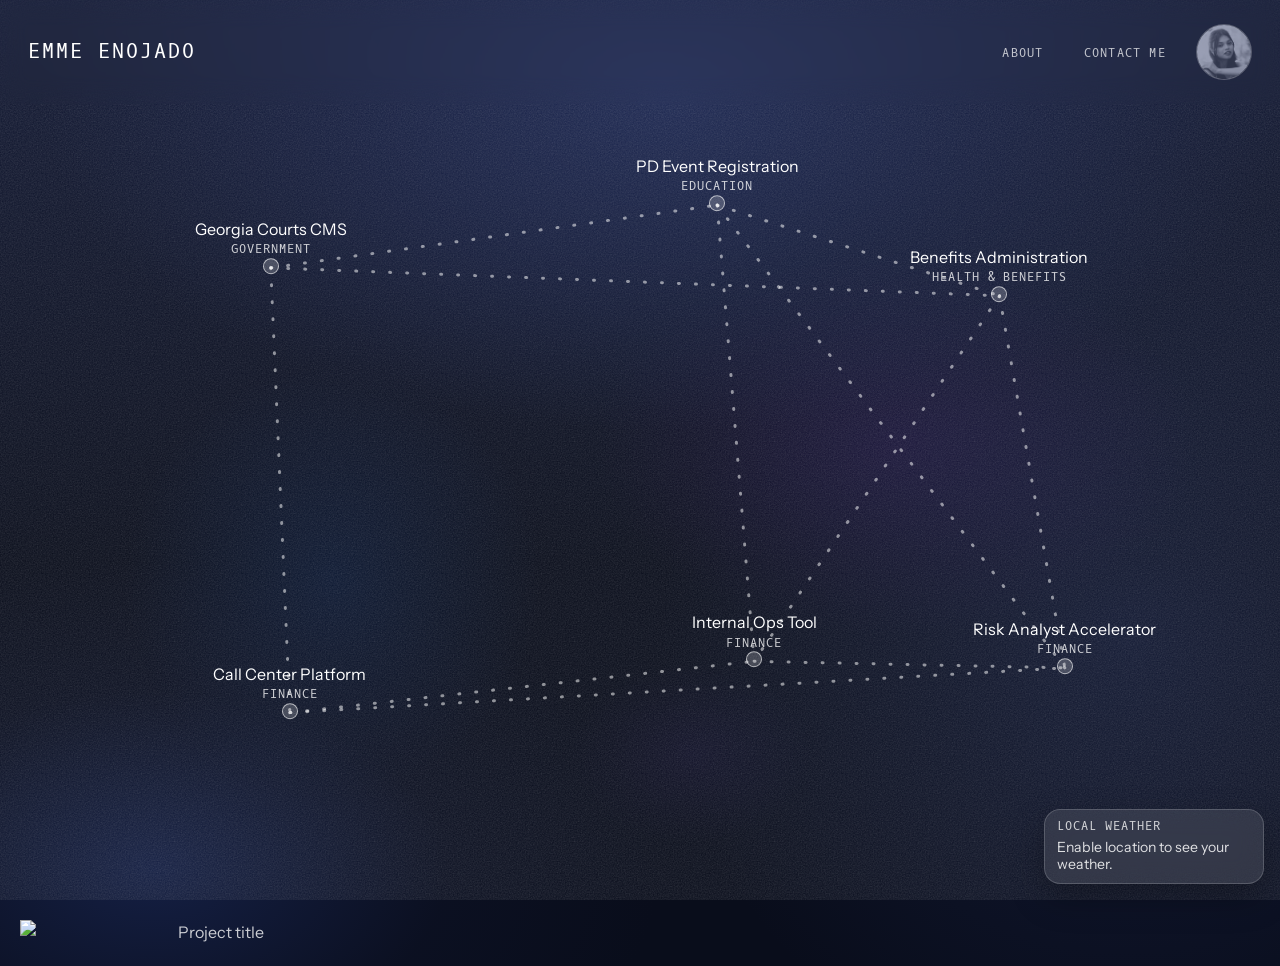
==== commit f4c7bcdf: "Added layered radial gradients and a film-grain noise overlay for a galaxy-like background depth. In" ====
--- a/index.html
+++ b/index.html
@@ -15,15 +15,16 @@
 </head>
 <body>
   <header>
-    <h1>Emme Enojado</h1>
-    <nav aria-label="Main navigation">
-      <ul>
-        <li><a href="index.html">Home</a></li>
-        <li><a href="about.html">About</a></li>
-        <li><a href="work.html">Work</a></li>
-        <li><a href="contact.html">Contact</a></li>
-      </ul>
-    </nav>
+    <h1><a href="index.html">Emme Enojado</a></h1>
+    <div class="header-right">
+      <nav aria-label="Main navigation">
+        <ul>
+          <li><a href="about.html">About</a></li>
+          <li><a href="mailto:emme.enojado@slalom.com">Contact Me</a></li>
+        </ul>
+      </nav>
+      <img src="assets/profile.jpg" alt="Emme Enojado" class="profile-pic" />
+    </div>
   </header>
 
   <main id="projectCanvas" class="field" aria-label="Interactive project map">
--- a/css/styles.css
+++ b/css/styles.css
@@ -61,6 +61,21 @@
       rgba(42, 57, 116, 0.28) 0%,
       transparent 36%
     ),
+    radial-gradient(
+      ellipse 38% 32% at 70% 46%,
+      rgba(62, 24, 108, 0.26) 0%,
+      transparent 62%
+    ),
+    radial-gradient(
+      ellipse 28% 38% at 26% 60%,
+      rgba(18, 50, 108, 0.28) 0%,
+      transparent 58%
+    ),
+    radial-gradient(
+      ellipse 18% 18% at 54% 78%,
+      rgba(46, 34, 92, 0.20) 0%,
+      transparent 52%
+    ),
     linear-gradient(180deg, var(--bg-1) 0%, var(--bg-2) 58%, var(--bg-3) 100%);
 }
 
@@ -75,6 +90,19 @@
   color: inherit;
   text-decoration: none;
   transition: color 0.3s ease;
+}
+
+/* SVG fractal-noise tile inside the canvas stacking context so it can't overlay UI chrome */
+main#projectCanvas::before {
+  content: '';
+  position: absolute;
+  inset: 0;
+  z-index: 0;
+  pointer-events: none;
+  opacity: 0.18;
+  background-image: url("data:image/svg+xml;charset=utf-8,%3Csvg xmlns='http://www.w3.org/2000/svg' width='200' height='200'%3E%3Cfilter id='n'%3E%3CfeTurbulence type='fractalNoise' baseFrequency='0.75' numOctaves='4' stitchTiles='stitch'/%3E%3CfeColorMatrix type='saturate' values='0'/%3E%3C/filter%3E%3Crect width='200' height='200' filter='url(%23n)'/%3E%3C/svg%3E");
+  background-size: 200px 200px;
+  background-repeat: repeat;
 }
 
 /* =========================
@@ -95,23 +123,89 @@
 
 header h1 {
   color: #fff;
-  font-size: 1.45rem;
-  font-weight: 400;
-  letter-spacing: 0.06em;
+  font-family: var(--font-accent);
+  font-size: 1.25rem;
+  font-weight: 400;
+  letter-spacing: 0.1em;
+  text-transform: uppercase;
+}
+
+header h1 a {
+  color: inherit;
+  text-decoration: none;
+}
+
+.header-right {
+  display: flex;
+  align-items: center;
+  gap: 20px;
 }
 
 header nav ul {
   list-style: none;
   display: flex;
-  gap: 16px;
+  gap: 20px;
 }
 
 header nav a {
-  color: rgba(255, 255, 255, 0.78);
+  position: relative;
+  padding: 0 10px;
+  font-family: var(--font-accent);
+  font-size: 0.78rem;
+  text-transform: uppercase;
+  letter-spacing: 0.1em;
+  color: rgba(255, 255, 255, 0.72);
+  transition: color 280ms ease;
+}
+
+header nav a::before,
+header nav a::after {
+  position: absolute;
+  top: 50%;
+  font-family: var(--font-accent);
+  font-size: 0.78rem;
+  color: rgba(255, 255, 255, 0.9);
+  opacity: 0;
+  filter: blur(4px) brightness(2);
+  transition: opacity 280ms ease, filter 280ms ease, transform 280ms ease;
+  pointer-events: none;
+}
+
+header nav a::before {
+  content: '[';
+  left: 0;
+  transform: translateY(-50%) translateX(4px);
+}
+
+header nav a::after {
+  content: ']';
+  right: 0;
+  transform: translateY(-50%) translateX(-4px);
 }
 
 header nav a:hover {
   color: #fff;
+}
+
+header nav a:hover::before {
+  opacity: 1;
+  filter: blur(0) brightness(1);
+  transform: translateY(-50%) translateX(0);
+}
+
+header nav a:hover::after {
+  opacity: 1;
+  filter: blur(0) brightness(1);
+  transform: translateY(-50%) translateX(0);
+}
+
+.profile-pic {
+  width: 56px;
+  height: 56px;
+  border-radius: 50%;
+  object-fit: cover;
+  border: 1px solid rgba(255, 255, 255, 0.25);
+  flex-shrink: 0;
 }
 
 /* =========================
@@ -183,33 +277,42 @@
   outline: none;
 }
 
+.node:hover .node-btn,
+.node:focus-within .node-btn {
+  /* delay matches transition duration so animation picks up where the transition left off */
+  animation: star-pulse 2s ease-in-out 180ms infinite;
+  outline: none;
+}
+
 /* Hover card — portalled to body so position: fixed escapes overflow: hidden */
 .node-card {
   position: fixed;
   z-index: 15;
   transform: translateY(8px);
   width: 500px;
-  height: 400px;
-  border: 1px solid rgba(255, 255, 255, 0.75);
-  border-radius: 8px;
-  background: #0b1228;
+  border: 1px solid var(--line);
+  border-radius: 16px;
+  background: rgba(9, 13, 30, 0.88);
+  backdrop-filter: blur(16px);
   overflow: hidden;
   opacity: 0;
   pointer-events: none;
   transition: opacity 220ms ease, transform 220ms ease;
   white-space: normal;
-  box-shadow: 0 20px 40px rgba(0, 0, 0, 0.28);
+  box-shadow: 0 16px 40px rgba(0, 0, 0, 0.38);
 }
 
 .node-card-media {
   width: 100%;
   height: 269px;
   background: linear-gradient(180deg, #121a36 0%, #121a33 100%);
+  background-size: cover;
+  background-position: center;
 }
 
 .node-card-content {
   padding: 24px;
-  background: rgba(3, 10, 30, 0.95);
+  background: rgba(6, 9, 22, 0.52);
 }
 
 .node-card-header {
@@ -223,7 +326,7 @@
 .node-card .name {
   margin: 0;
   font-family: var(--font-main);
-  font-size: 24px;
+  font-size: 20px;
   font-weight: 400;
   line-height: 1.2;
   color: #fff;
@@ -242,7 +345,7 @@
   margin: 0;
   display: inline-block;
   padding: 8px 12px;
-  border: 1px solid rgba(255, 255, 255, 0.5);
+  border: 1px solid var(--line);
   border-radius: 16px;
   background: transparent;
   white-space: nowrap;
@@ -409,12 +512,29 @@
   50% { transform: translateY(6px); }
 }
 
+@keyframes star-pulse {
+  0%, 100% {
+    transform: scale(1.12);
+    background: rgba(255, 255, 255, 0.34);
+    box-shadow:
+      0 0 6px 2px rgba(255, 255, 255, 0.30),
+      0 0 0 6px rgba(255, 255, 255, 0.12);
+  }
+  50% {
+    transform: scale(1.32);
+    background: rgba(255, 255, 255, 0.60);
+    box-shadow:
+      0 0 18px 6px rgba(255, 255, 255, 0.55),
+      0 0 0 13px rgba(255, 255, 255, 0.16);
+  }
+}
+
 @media (max-width: 720px) {
   header {
     padding: 16px 14px;
   }
 
-  header nav {
+  .header-right {
     display: none;
   }
 
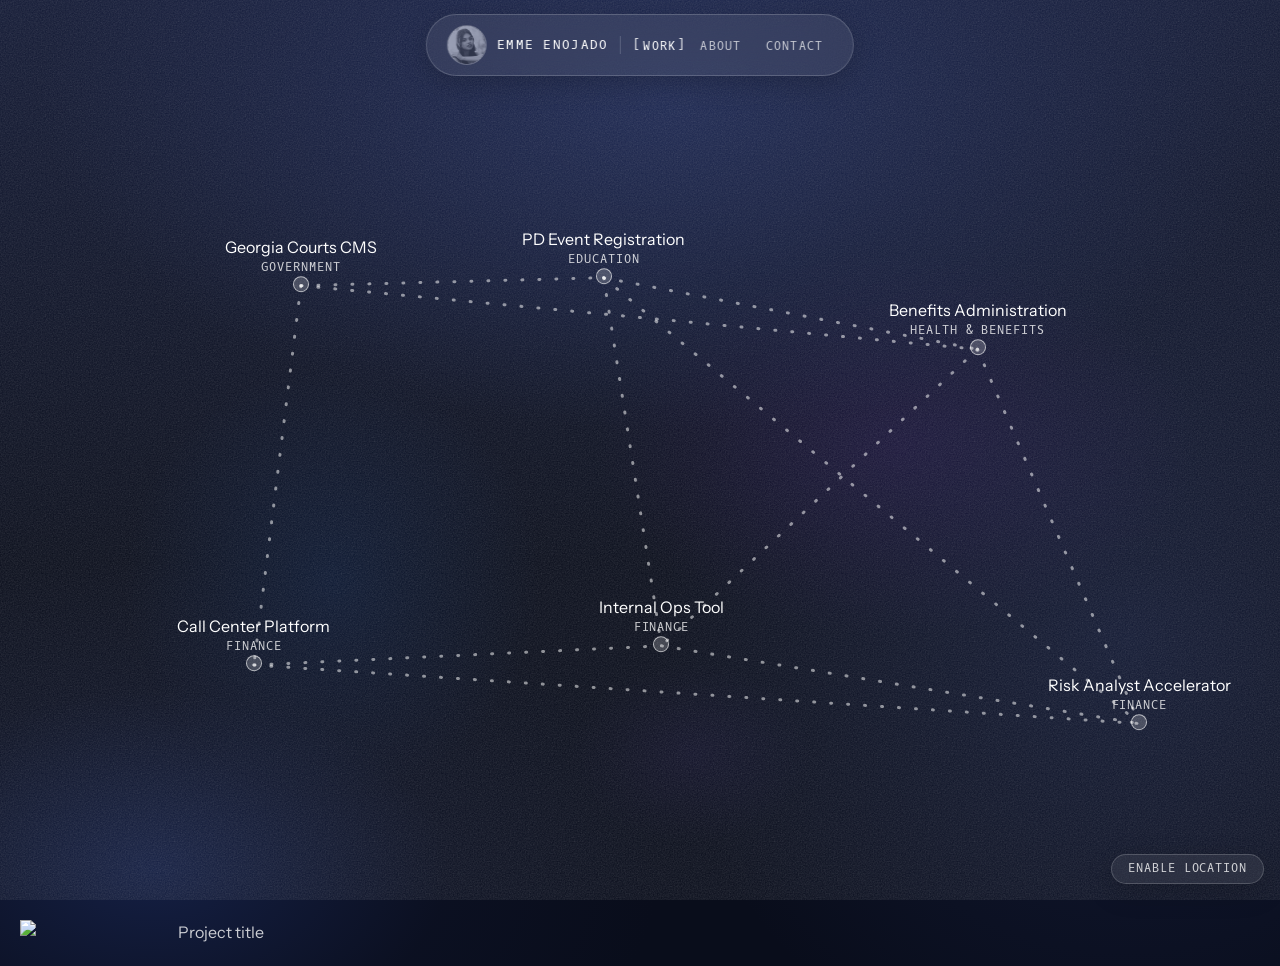
==== commit cbb39f14: "Replaced the split header with a centered glassmorphic nav pill containing the profile photo, name, " ====
--- a/index.html
+++ b/index.html
@@ -15,16 +15,18 @@
 </head>
 <body>
   <header>
-    <h1><a href="index.html">Emme Enojado</a></h1>
-    <div class="header-right">
-      <nav aria-label="Main navigation">
-        <ul>
-          <li><a href="about.html">About</a></li>
-          <li><a href="mailto:emme.enojado@slalom.com">Contact Me</a></li>
-        </ul>
-      </nav>
-      <img src="assets/profile.jpg" alt="Emme Enojado" class="profile-pic" />
-    </div>
+    <nav class="nav-pill" aria-label="Main navigation">
+      <a href="index.html" class="nav-identity">
+        <img src="assets/profile.jpg" alt="Emme Enojado" class="profile-pic" />
+        <span class="nav-name">Emme Enojado</span>
+      </a>
+      <div class="nav-separator" aria-hidden="true"></div>
+      <ul>
+        <li><a href="index.html" aria-current="page">Work</a></li>
+        <li><a href="about.html">About</a></li>
+        <li><a href="mailto:emme.enojado@slalom.com">Contact</a></li>
+      </ul>
+    </nav>
   </header>
 
   <main id="projectCanvas" class="field" aria-label="Interactive project map">
@@ -37,8 +39,7 @@
   </main>
 
   <section class="weather-card" id="weatherCard" aria-live="polite">
-    <h2 class="weather-title">Local Weather</h2>
-    <p id="weatherStatus">Finding your garden skies…</p>
+    <p id="weatherStatus">Locating…</p>
   </section>
 
   <section class="modal" id="projectModal" aria-hidden="true">
@@ -63,6 +64,7 @@
     </div>
   </div>
 
+  <script src="js/weather.js"></script>
   <script src="js/main.js"></script>
 </body>
 </html>
--- a/css/styles.css
+++ b/css/styles.css
@@ -93,7 +93,8 @@
 }
 
 /* SVG fractal-noise tile inside the canvas stacking context so it can't overlay UI chrome */
-main#projectCanvas::before {
+main#projectCanvas::before,
+.about-main::before {
   content: '';
   position: absolute;
   inset: 0;
@@ -106,7 +107,7 @@
 }
 
 /* =========================
-   Header
+   Header / Nav Pill
 ========================= */
 header {
   position: fixed;
@@ -114,40 +115,68 @@
   left: 0;
   right: 0;
   z-index: 20;
+  height: 90px;
+  pointer-events: none;
+}
+
+.nav-pill {
+  position: absolute;
+  top: 50%;
+  left: 50%;
+  transform: translate(-50%, -50%);
   display: flex;
   align-items: center;
-  justify-content: space-between;
-  padding: 24px 28px;
-  backdrop-filter: blur(12px);
-}
-
-header h1 {
-  color: #fff;
-  font-family: var(--font-accent);
-  font-size: 1.25rem;
-  font-weight: 400;
-  letter-spacing: 0.1em;
-  text-transform: uppercase;
-}
-
-header h1 a {
-  color: inherit;
-  text-decoration: none;
-}
-
-.header-right {
+  gap: 12px;
+  padding: 10px 20px;
+  border: 1px solid var(--line);
+  border-radius: 999px;
+  background: rgba(255, 255, 255, 0.07);
+  backdrop-filter: blur(18px);
+  box-shadow: 0 8px 28px rgba(0, 0, 0, 0.18);
+  pointer-events: auto;
+}
+
+.nav-identity {
   display: flex;
   align-items: center;
-  gap: 20px;
-}
-
-header nav ul {
+  gap: 10px;
+  color: #fff;
+  text-decoration: none;
+  flex-shrink: 0;
+}
+
+.profile-pic {
+  width: 40px;
+  height: 40px;
+  border-radius: 50%;
+  object-fit: cover;
+  border: 1px solid rgba(255, 255, 255, 0.25);
+  flex-shrink: 0;
+}
+
+.nav-name {
+  font-family: var(--font-accent);
+  font-size: 0.8rem;
+  font-weight: 400;
+  text-transform: uppercase;
+  letter-spacing: 0.1em;
+  white-space: nowrap;
+}
+
+.nav-separator {
+  width: 1px;
+  height: 18px;
+  background: var(--line);
+  flex-shrink: 0;
+}
+
+.nav-pill ul {
   list-style: none;
   display: flex;
-  gap: 20px;
-}
-
-header nav a {
+  gap: 4px;
+}
+
+.nav-pill ul a {
   position: relative;
   padding: 0 10px;
   font-family: var(--font-accent);
@@ -156,10 +185,11 @@
   letter-spacing: 0.1em;
   color: rgba(255, 255, 255, 0.72);
   transition: color 280ms ease;
-}
-
-header nav a::before,
-header nav a::after {
+  white-space: nowrap;
+}
+
+.nav-pill ul a::before,
+.nav-pill ul a::after {
   position: absolute;
   top: 50%;
   font-family: var(--font-accent);
@@ -171,41 +201,35 @@
   pointer-events: none;
 }
 
-header nav a::before {
+.nav-pill ul a::before {
   content: '[';
   left: 0;
   transform: translateY(-50%) translateX(4px);
 }
 
-header nav a::after {
+.nav-pill ul a::after {
   content: ']';
   right: 0;
   transform: translateY(-50%) translateX(-4px);
 }
 
-header nav a:hover {
+.nav-pill ul a:hover,
+.nav-pill ul a[aria-current="page"] {
   color: #fff;
 }
 
-header nav a:hover::before {
+.nav-pill ul a:hover::before,
+.nav-pill ul a[aria-current="page"]::before {
   opacity: 1;
   filter: blur(0) brightness(1);
   transform: translateY(-50%) translateX(0);
 }
 
-header nav a:hover::after {
+.nav-pill ul a:hover::after,
+.nav-pill ul a[aria-current="page"]::after {
   opacity: 1;
   filter: blur(0) brightness(1);
   transform: translateY(-50%) translateX(0);
-}
-
-.profile-pic {
-  width: 56px;
-  height: 56px;
-  border-radius: 50%;
-  object-fit: cover;
-  border: 1px solid rgba(255, 255, 255, 0.25);
-  flex-shrink: 0;
 }
 
 /* =========================
@@ -215,7 +239,7 @@
   position: relative;
   width: 100vw;
   height: 100vh;
-  padding-top: 74px;
+  padding-top: 90px;
   isolation: isolate;
 }
 
@@ -387,39 +411,25 @@
   right: 16px;
   bottom: 16px;
   z-index: 25;
-  width: 220px;
-  padding: 10px 12px;
+  width: max-content;
+  max-width: calc(100vw - 32px);
+  padding: 8px 16px;
   border: 1px solid var(--line);
-  border-radius: 16px;
-  background: var(--card);
-  backdrop-filter: blur(12px);
-  box-shadow: 0 14px 34px rgba(0, 0, 0, 0.28);
-}
-
-.weather-title {
-  margin: 0 0 6px;
+  border-radius: 999px;
+  background: rgba(255, 255, 255, 0.07);
+  backdrop-filter: blur(18px);
+  box-shadow: 0 8px 28px rgba(0, 0, 0, 0.18);
+}
+
+#weatherStatus {
+  margin: 0;
+  font-family: var(--font-accent);
+  font-size: 0.72rem;
+  letter-spacing: 0.08em;
+  text-transform: uppercase;
+  color: rgba(255, 255, 255, 0.78);
   white-space: nowrap;
-  font-family: var(--font-accent);
-  font-size: 12px;
-  line-height: 1.1;
-  letter-spacing: 0.08em;
-  text-transform: uppercase;
-  color: rgba(255, 255, 255, 0.78);
-}
-
-#weatherStatus {
-  margin: 0;
-  line-height: 1.2;
-  font-size: 0.88rem;
-  color: rgba(255, 255, 255, 0.84);
-}
-
-.weather-emoji { font-size: 1.2rem; }
-.weather-temp { font-size: 1.2rem; color: #fff; display: inline; }
-.weather-desc,
-.weather-meta {
-  font-size: 0.82rem;
-  color: rgba(255, 255, 255, 0.76);
+  line-height: 1;
 }
 
 /* =========================
@@ -529,17 +539,77 @@
   }
 }
 
+/* =========================
+   About page
+========================= */
+body.page-about {
+  overflow-y: auto;
+}
+
+.about-main {
+  position: relative;
+  display: flex;
+  align-items: center;
+  justify-content: center;
+  min-height: 100vh;
+  padding: 100px 24px 60px;
+}
+
+.about-hero {
+  display: flex;
+  flex-direction: column;
+  align-items: center;
+  gap: 16px;
+  max-width: 520px;
+  width: 100%;
+  text-align: center;
+}
+
+.about-photo {
+  width: 160px;
+  height: 160px;
+  border-radius: 50%;
+  object-fit: cover;
+  border: 1px solid var(--line);
+  margin-bottom: 8px;
+}
+
+.about-greeting {
+  font-family: var(--font-accent);
+  font-size: 1rem;
+  text-transform: uppercase;
+  letter-spacing: 0.12em;
+  color: #fff;
+}
+
+.about-tagline {
+  font-family: var(--font-accent);
+  font-size: 0.78rem;
+  text-transform: uppercase;
+  letter-spacing: 0.1em;
+  color: rgba(255, 255, 255, 0.55);
+  line-height: 1.5;
+}
+
+.about-bio {
+  font-family: var(--font-main);
+  font-size: 1rem;
+  line-height: 1.75;
+  color: var(--mist);
+  margin-top: 8px;
+}
+
 @media (max-width: 720px) {
   header {
-    padding: 16px 14px;
+    padding: 12px 16px;
   }
 
-  .header-right {
+  .nav-separator,
+  .nav-pill ul {
     display: none;
   }
 
   .weather-card {
-    width: 200px;
     right: 10px;
     bottom: 10px;
   }
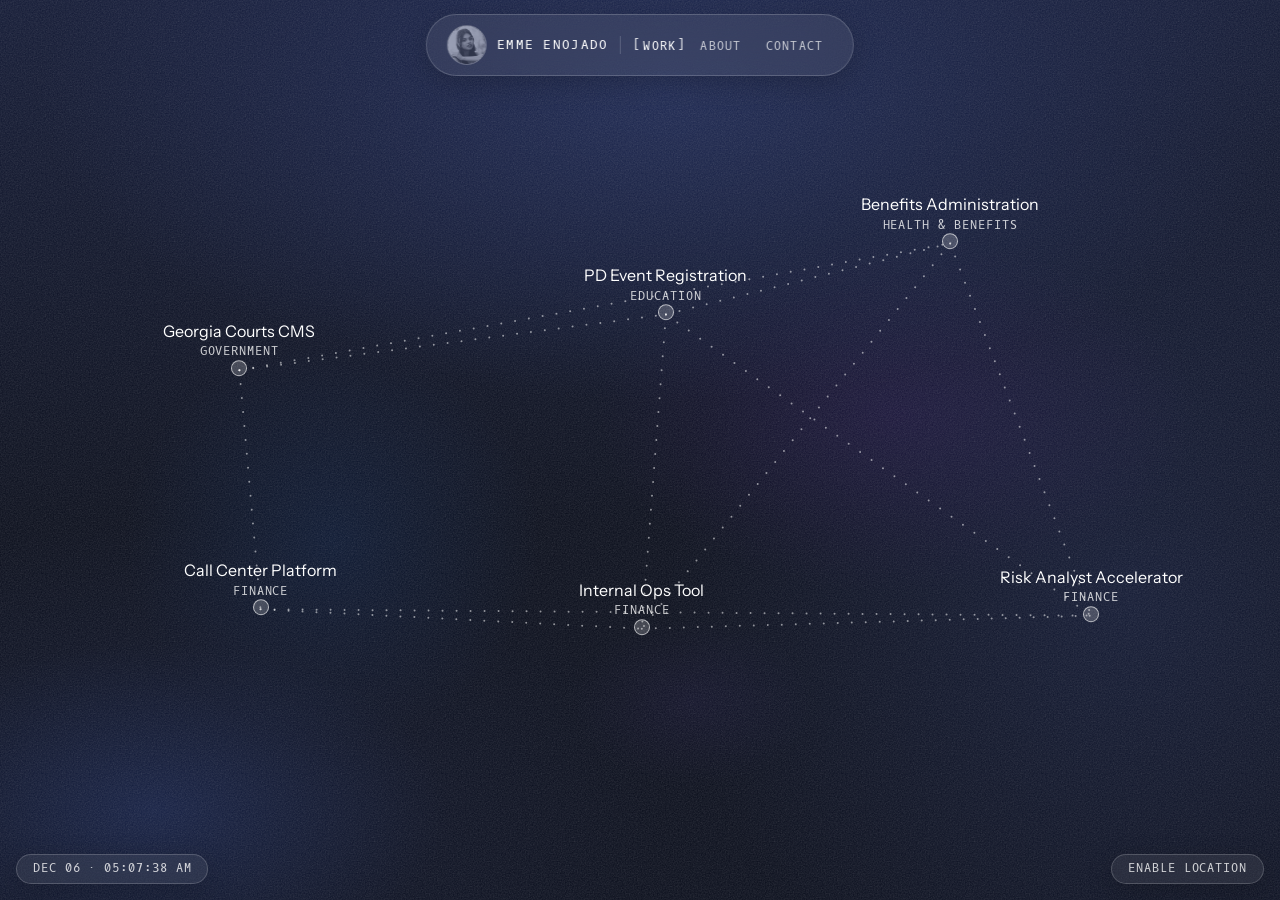
==== commit 2b5ff0fb: "Built a responsive mobile layout swapping the interactive node canvas for a scrollable stacked proje" ====
--- a/index.html
+++ b/index.html
@@ -42,6 +42,8 @@
     <p id="weatherStatus">Locating…</p>
   </section>
 
+  <div class="clock-widget" id="clockWidget" role="timer"></div>
+
   <section class="modal" id="projectModal" aria-hidden="true">
     <article class="modal-panel" role="dialog" aria-modal="true" aria-labelledby="modalTitle">
       <div class="modal-top">
@@ -55,16 +57,9 @@
     </article>
   </section>
 
-  <div class="portfolio-item">
-    <img src="images/project.jpg" alt="Project title">
-
-    <div class="cap">
-      <div class="bn">Project Title</div>
-      <div class="bi">Short project subtitle</div>
-    </div>
-  </div>
-
+  <script src="js/transitions.js"></script>
   <script src="js/weather.js"></script>
+  <script src="js/clock.js"></script>
   <script src="js/main.js"></script>
 </body>
 </html>
--- a/css/styles.css
+++ b/css/styles.css
@@ -134,6 +134,7 @@
   backdrop-filter: blur(18px);
   box-shadow: 0 8px 28px rgba(0, 0, 0, 0.18);
   pointer-events: auto;
+  transition: background 380ms ease, backdrop-filter 380ms ease, box-shadow 380ms ease;
 }
 
 .nav-identity {
@@ -347,7 +348,8 @@
   margin-bottom: 16px;
 }
 
-.node-card .name {
+.node-card .name,
+.mobile-card .name {
   margin: 0;
   font-family: var(--font-main);
   font-size: 20px;
@@ -356,7 +358,8 @@
   color: #fff;
 }
 
-.node-card .desc {
+.node-card .desc,
+.mobile-card .desc {
   margin: 0;
   font-family: var(--font-main);
   font-size: 16px;
@@ -365,7 +368,8 @@
   color: rgba(255, 255, 255, 0.92);
 }
 
-.node-card .tag-pill {
+.node-card .tag-pill,
+.mobile-card .tag-pill {
   margin: 0;
   display: inline-block;
   padding: 8px 12px;
@@ -419,10 +423,32 @@
   background: rgba(255, 255, 255, 0.07);
   backdrop-filter: blur(18px);
   box-shadow: 0 8px 28px rgba(0, 0, 0, 0.18);
+  transition: background 380ms ease, backdrop-filter 380ms ease, box-shadow 380ms ease;
 }
 
 #weatherStatus {
   margin: 0;
+  font-family: var(--font-accent);
+  font-size: 0.72rem;
+  letter-spacing: 0.08em;
+  text-transform: uppercase;
+  color: rgba(255, 255, 255, 0.78);
+  white-space: nowrap;
+  line-height: 1;
+}
+
+.clock-widget {
+  position: fixed;
+  left: 16px;
+  bottom: 16px;
+  z-index: 25;
+  padding: 8px 16px;
+  border: 1px solid var(--line);
+  border-radius: 999px;
+  background: rgba(255, 255, 255, 0.07);
+  backdrop-filter: blur(18px);
+  box-shadow: 0 8px 28px rgba(0, 0, 0, 0.18);
+  transition: background 380ms ease, backdrop-filter 380ms ease, box-shadow 380ms ease;
   font-family: var(--font-accent);
   font-size: 0.72rem;
   letter-spacing: 0.08em;
@@ -560,7 +586,7 @@
   flex-direction: column;
   align-items: center;
   gap: 16px;
-  max-width: 520px;
+  max-width: 420px;
   width: 100%;
   text-align: center;
 }
@@ -597,25 +623,191 @@
   line-height: 1.75;
   color: var(--mist);
   margin-top: 8px;
+  text-align: left;
+}
+
+.about-link {
+  align-self: flex-start;
+  position: relative;
+  padding: 0;
+  font-family: var(--font-accent);
+  font-size: 0.78rem;
+  text-transform: uppercase;
+  letter-spacing: 0.1em;
+  color: rgba(255, 255, 255, 0.72);
+  transition: color 280ms ease;
+}
+
+.about-link::before,
+.about-link::after {
+  position: absolute;
+  top: 50%;
+  font-family: var(--font-accent);
+  font-size: 0.78rem;
+  color: rgba(255, 255, 255, 0.9);
+  opacity: 0;
+  filter: blur(4px) brightness(2);
+  transition: opacity 280ms ease, filter 280ms ease, transform 280ms ease;
+  pointer-events: none;
+}
+
+.about-link::before {
+  content: '[';
+  left: -10px;
+  transform: translateY(-50%) translateX(-4px);
+}
+
+.about-link::after {
+  content: ']';
+  right: -10px;
+  transform: translateY(-50%) translateX(4px);
+}
+
+.about-link:hover {
+  color: #fff;
+}
+
+.about-link:hover::before {
+  opacity: 1;
+  filter: blur(0) brightness(1);
+  transform: translateY(-50%) translateX(0);
+}
+
+.about-link:hover::after {
+  opacity: 1;
+  filter: blur(0) brightness(1);
+  transform: translateY(-50%) translateX(0);
+}
+
+/* =========================
+   Mobile project stack
+========================= */
+.mobile-stack {
+  display: none;
+  flex-direction: column;
+  gap: 20px;
+  padding: 100px 16px 48px;
+  max-width: 500px;
+  margin: 0 auto;
+  min-height: 100vh;
+}
+
+.mobile-card {
+  border: 1px solid var(--line);
+  border-radius: 16px;
+  background: rgba(9, 13, 30, 0.88);
+  backdrop-filter: blur(16px);
+  overflow: hidden;
+  cursor: pointer;
+  box-shadow: 0 16px 40px rgba(0, 0, 0, 0.38);
+  opacity: 0;
+  transform: translateY(24px);
+  transition: opacity 480ms ease, transform 480ms ease, box-shadow 200ms ease;
+}
+
+.mobile-card--visible {
+  opacity: 1;
+  transform: translateY(0);
+}
+
+.mobile-card .node-card-media {
+  height: auto; /* let the img drive the height so ratio is preserved */
+}
+
+.mobile-card-img {
+  width: 100%;
+  height: auto;
+  display: block;
+}
+
+/* Fast press response overrides the slow entrance transition */
+.mobile-card:active {
+  transform: scale(0.97);
+  box-shadow: 0 8px 20px rgba(0, 0, 0, 0.26);
+  transition: transform 100ms ease, box-shadow 100ms ease;
 }
 
 @media (max-width: 720px) {
   header {
-    padding: 12px 16px;
-  }
-
-  .nav-separator,
+    padding: 10px 16px;
+  }
+
+  body {
+    overflow-y: auto;
+    overflow-x: hidden;
+  }
+
+  main#projectCanvas {
+    display: none;
+  }
+
+  .mobile-stack {
+    display: flex;
+  }
+
+  /* Darken nav + weather when scrolled over lighter card content */
+  .nav-pill.nav-scrolled {
+    background: rgba(8, 12, 28, 0.82);
+    backdrop-filter: blur(22px);
+    box-shadow: 0 8px 28px rgba(0, 0, 0, 0.42);
+  }
+
+  .weather-card.card-scrolled {
+    background: rgba(8, 12, 28, 0.78);
+    backdrop-filter: blur(22px);
+  }
+
+  .clock-widget.card-scrolled {
+    background: rgba(8, 12, 28, 0.78);
+    backdrop-filter: blur(22px);
+  }
+
+  .clock-widget {
+    left: 10px;
+    bottom: 10px;
+  }
+
+  /* Compact pill: hide name, keep pic + separator + nav links */
+  .nav-name {
+    display: none;
+  }
+
+  .nav-pill {
+    gap: 8px;
+    padding: 8px 14px;
+  }
+
   .nav-pill ul {
-    display: none;
-  }
-
+    gap: 2px;
+  }
+
+  .nav-pill ul a {
+    font-size: 0.72rem;
+    padding: 0 7px;
+  }
+
+  /* Stack weather info vertically on narrow screens */
   .weather-card {
     right: 10px;
     bottom: 10px;
+    max-width: calc(100vw - 20px);
+    border-radius: 16px;
+  }
+
+  #weatherStatus {
+    white-space: normal;
+    max-width: 180px;
+    text-align: center;
+    line-height: 1.6;
   }
 
   .node-card {
     width: min(500px, calc(100vw - 32px));
+  }
+
+  .mobile-card .desc {
+    font-size: 14px;
+    line-height: 1.5;
   }
 }
 
@@ -634,14 +826,52 @@
   fill: none;
   stroke: rgba(255, 255, 255, 0.95);
   stroke-linecap: round;
-  stroke-width: 3;
-  stroke-dasharray: 1 16;
+  stroke-width: 2;
+  stroke-dasharray: 0 14;
   opacity: 0.55;
   animation: dash-flow 1s linear infinite;
 }
 
 @keyframes dash-flow {
   to {
-    stroke-dashoffset: -13;
-  }
+    stroke-dashoffset: -14;
+  }
+}
+
+/* =========================
+   Page transitions
+========================= */
+body {
+  animation: page-enter 550ms ease-out both;
+}
+
+body.page-exiting {
+  animation: page-exit 220ms ease-in forwards;
+  pointer-events: none;
+}
+
+/* Shimmer on html so it renders above body and isn't dimmed by body's opacity */
+html::after {
+  content: '';
+  position: fixed;
+  inset: 0;
+  z-index: 99999;
+  background: rgba(160, 200, 255, 0.05);
+  pointer-events: none;
+  animation: page-shimmer 700ms ease-out both;
+}
+
+@keyframes page-enter {
+  from { opacity: 0; }
+  to   { opacity: 1; }
+}
+
+@keyframes page-exit {
+  from { opacity: 1; }
+  to   { opacity: 0; }
+}
+
+@keyframes page-shimmer {
+  0%   { opacity: 1; }
+  100% { opacity: 0; }
 }
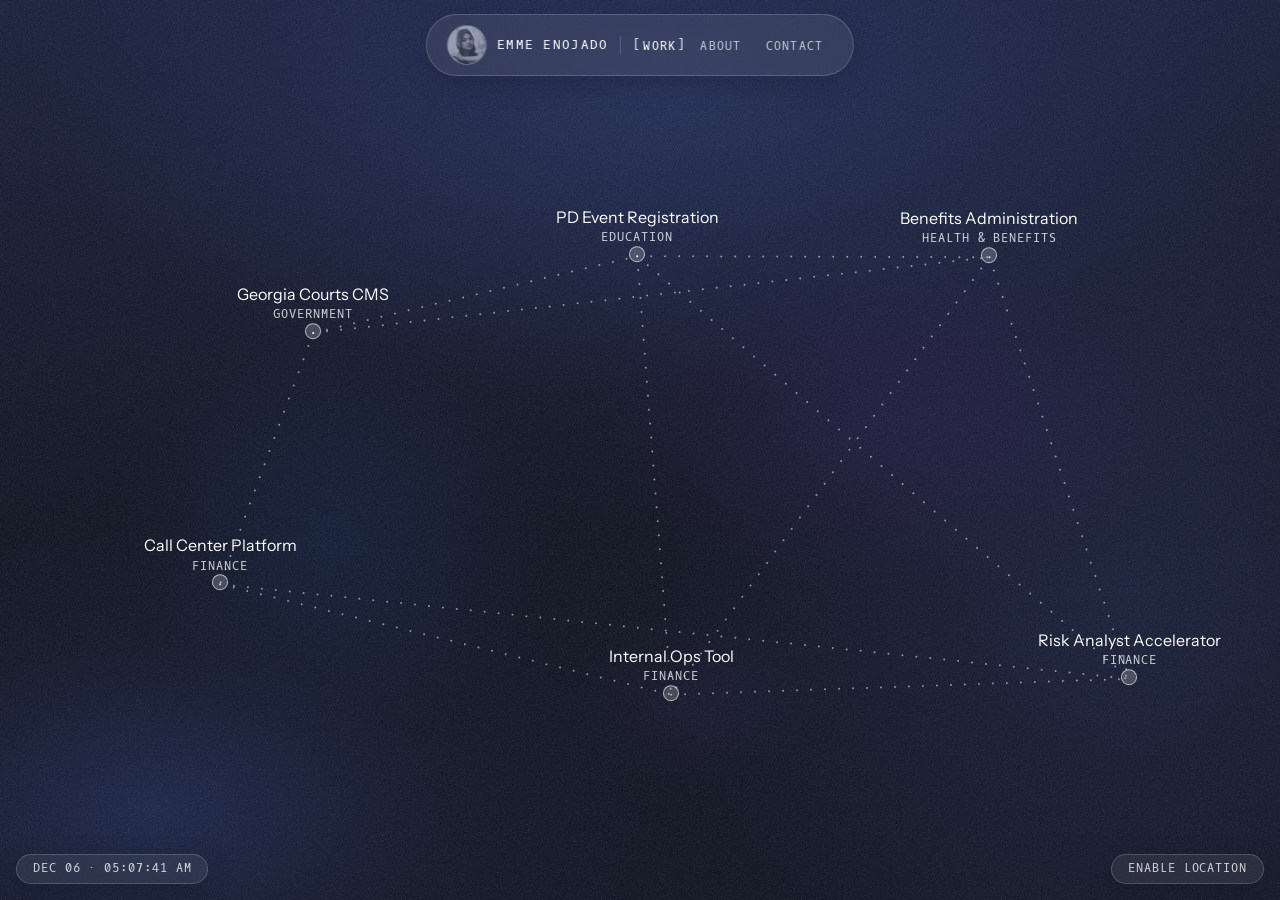
==== commit 4c29f428: "Configured the thumbnail image of site for social sharing. Adjusted nav pill and clock widget for mo" ====
--- a/index.html
+++ b/index.html
@@ -12,6 +12,15 @@
   />
 
   <link rel="stylesheet" href="css/styles.css" />
+
+  <!-- Open Graph / social preview -->
+  <meta property="og:title" content="Emme Enojado — Product Designer" />
+  <meta property="og:description" content="Product designer with 5+ years delivering end-to-end solutions across finance, government, and more." />
+  <meta property="og:image" content="https://emme-e-site.vercel.app/assets/og-preview.png" />
+  <meta property="og:url" content="https://emme-e-site.vercel.app/index.html" />
+  <meta property="og:type" content="website" />
+  <meta name="twitter:card" content="summary_large_image" />
+  <meta name="twitter:image" content="https://emme-e-site.vercel.app/assets/og-preview.png" />
 </head>
 <body>
   <header>
--- a/css/styles.css
+++ b/css/styles.css
@@ -765,6 +765,8 @@
   .clock-widget {
     left: 10px;
     bottom: 10px;
+    border-radius: 12px;
+    line-height: 1.5;
   }
 
   /* Compact pill: hide name, keep pic + separator + nav links */
@@ -773,17 +775,24 @@
   }
 
   .nav-pill {
-    gap: 8px;
-    padding: 8px 14px;
+    gap: 6px;
+    padding: 8px 12px;
+    max-width: calc(100vw - 24px);
   }
 
   .nav-pill ul {
-    gap: 2px;
+    gap: 1px;
   }
 
   .nav-pill ul a {
-    font-size: 0.72rem;
-    padding: 0 7px;
+    font-size: 0.68rem;
+    letter-spacing: 0.06em;
+    padding: 0 5px;
+  }
+
+  .profile-pic {
+    width: 32px;
+    height: 32px;
   }
 
   /* Stack weather info vertically on narrow screens */
